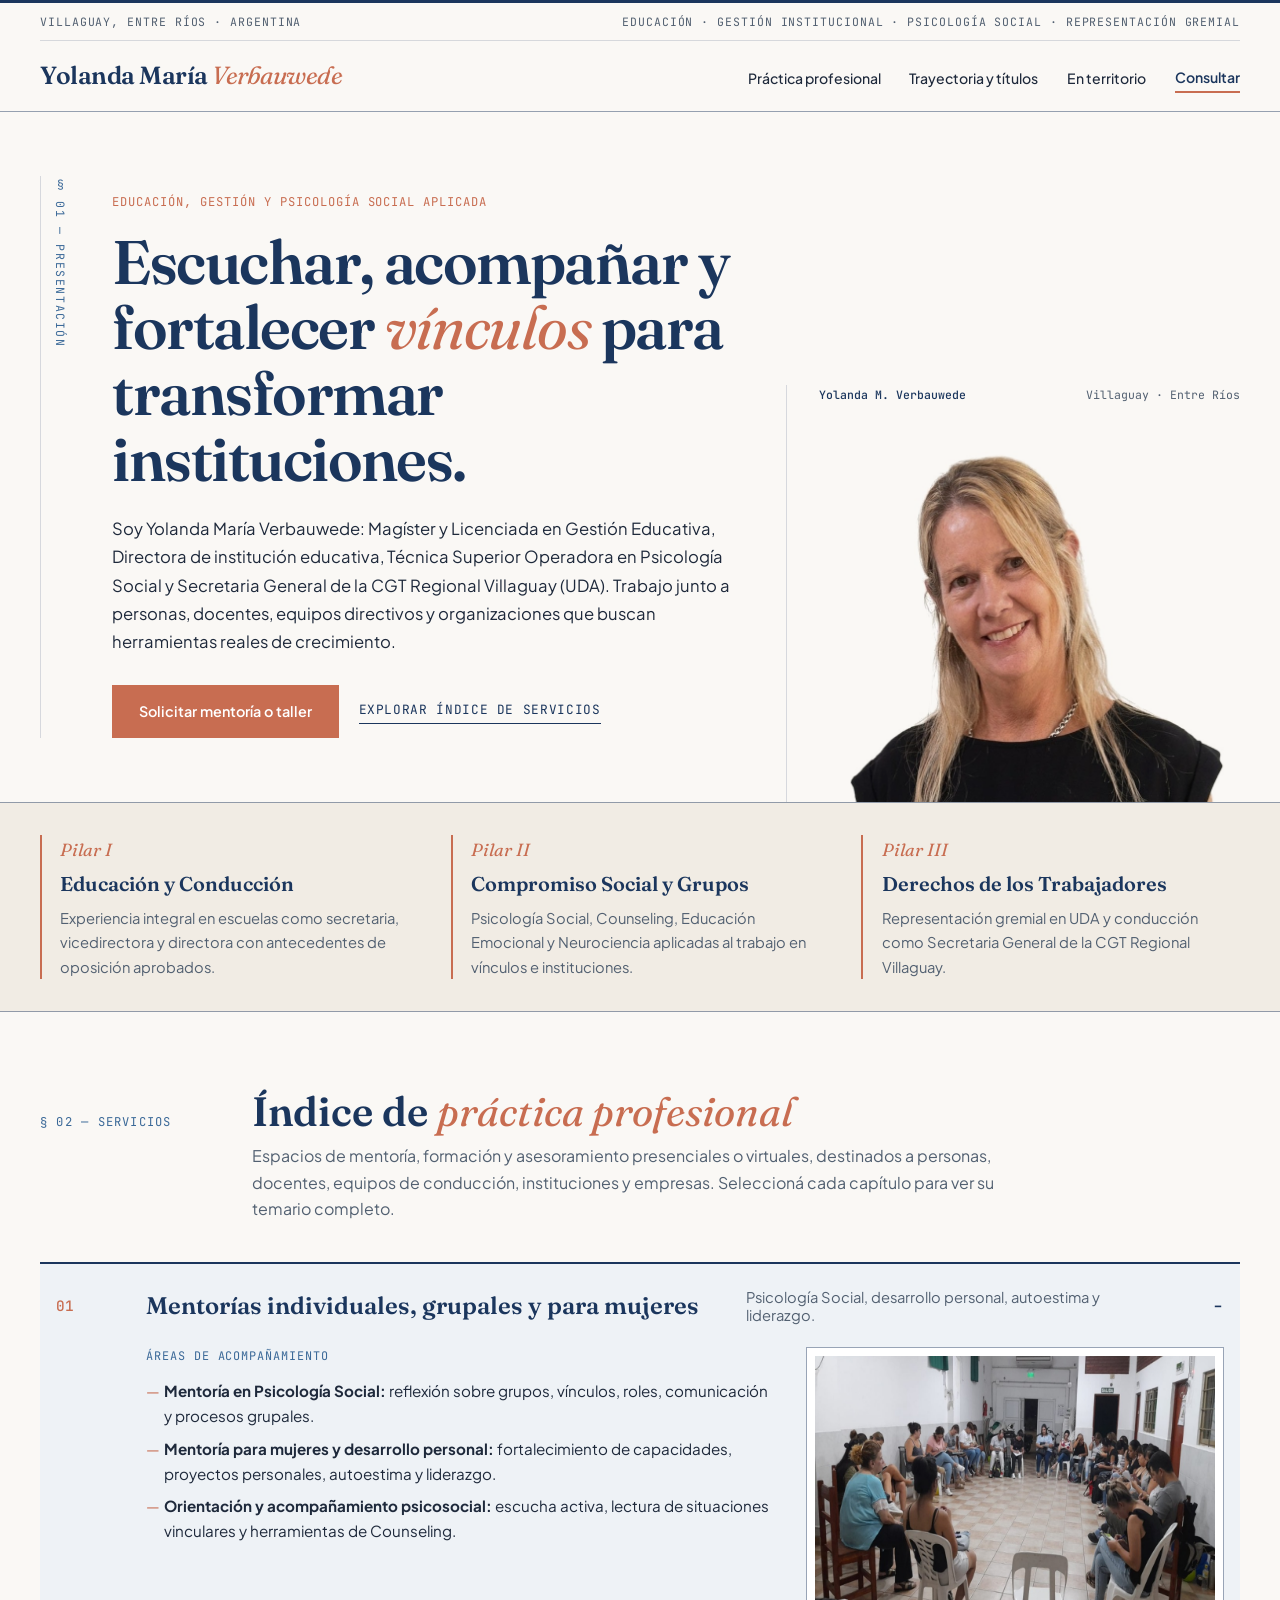
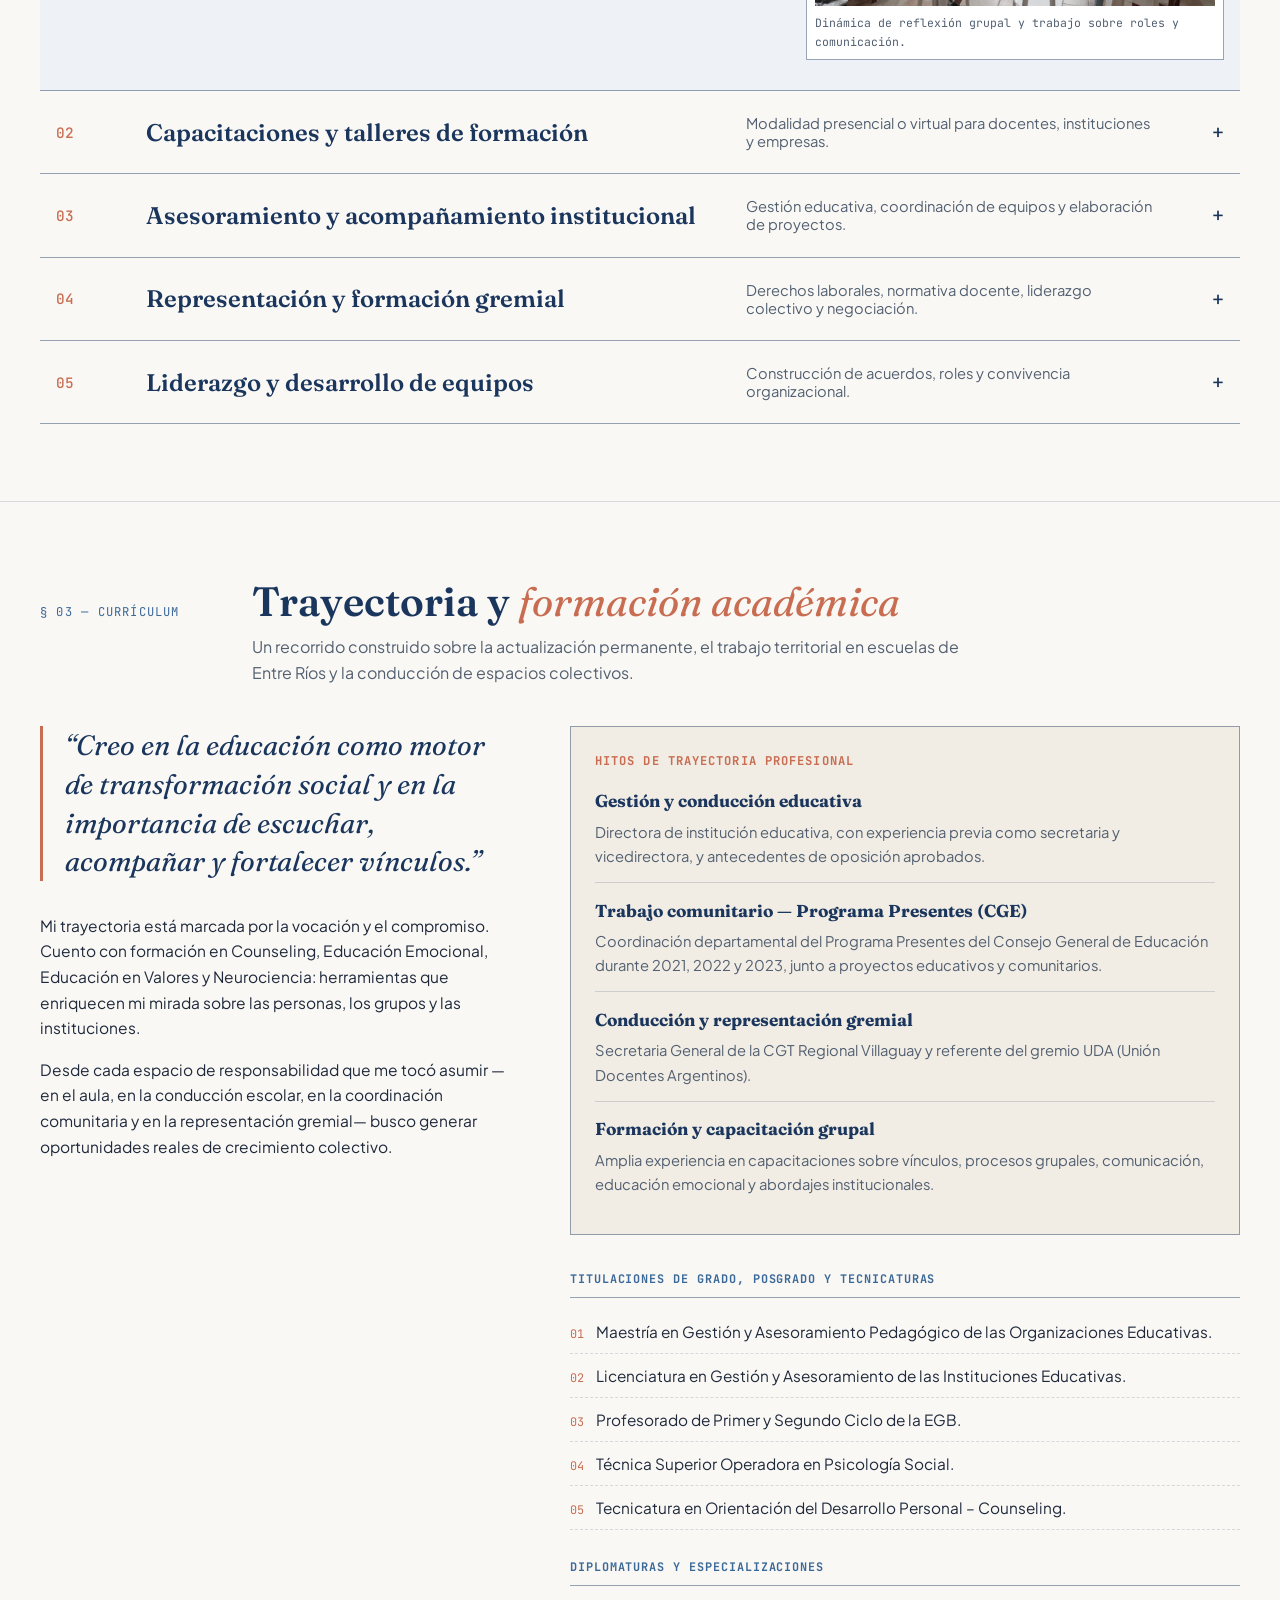
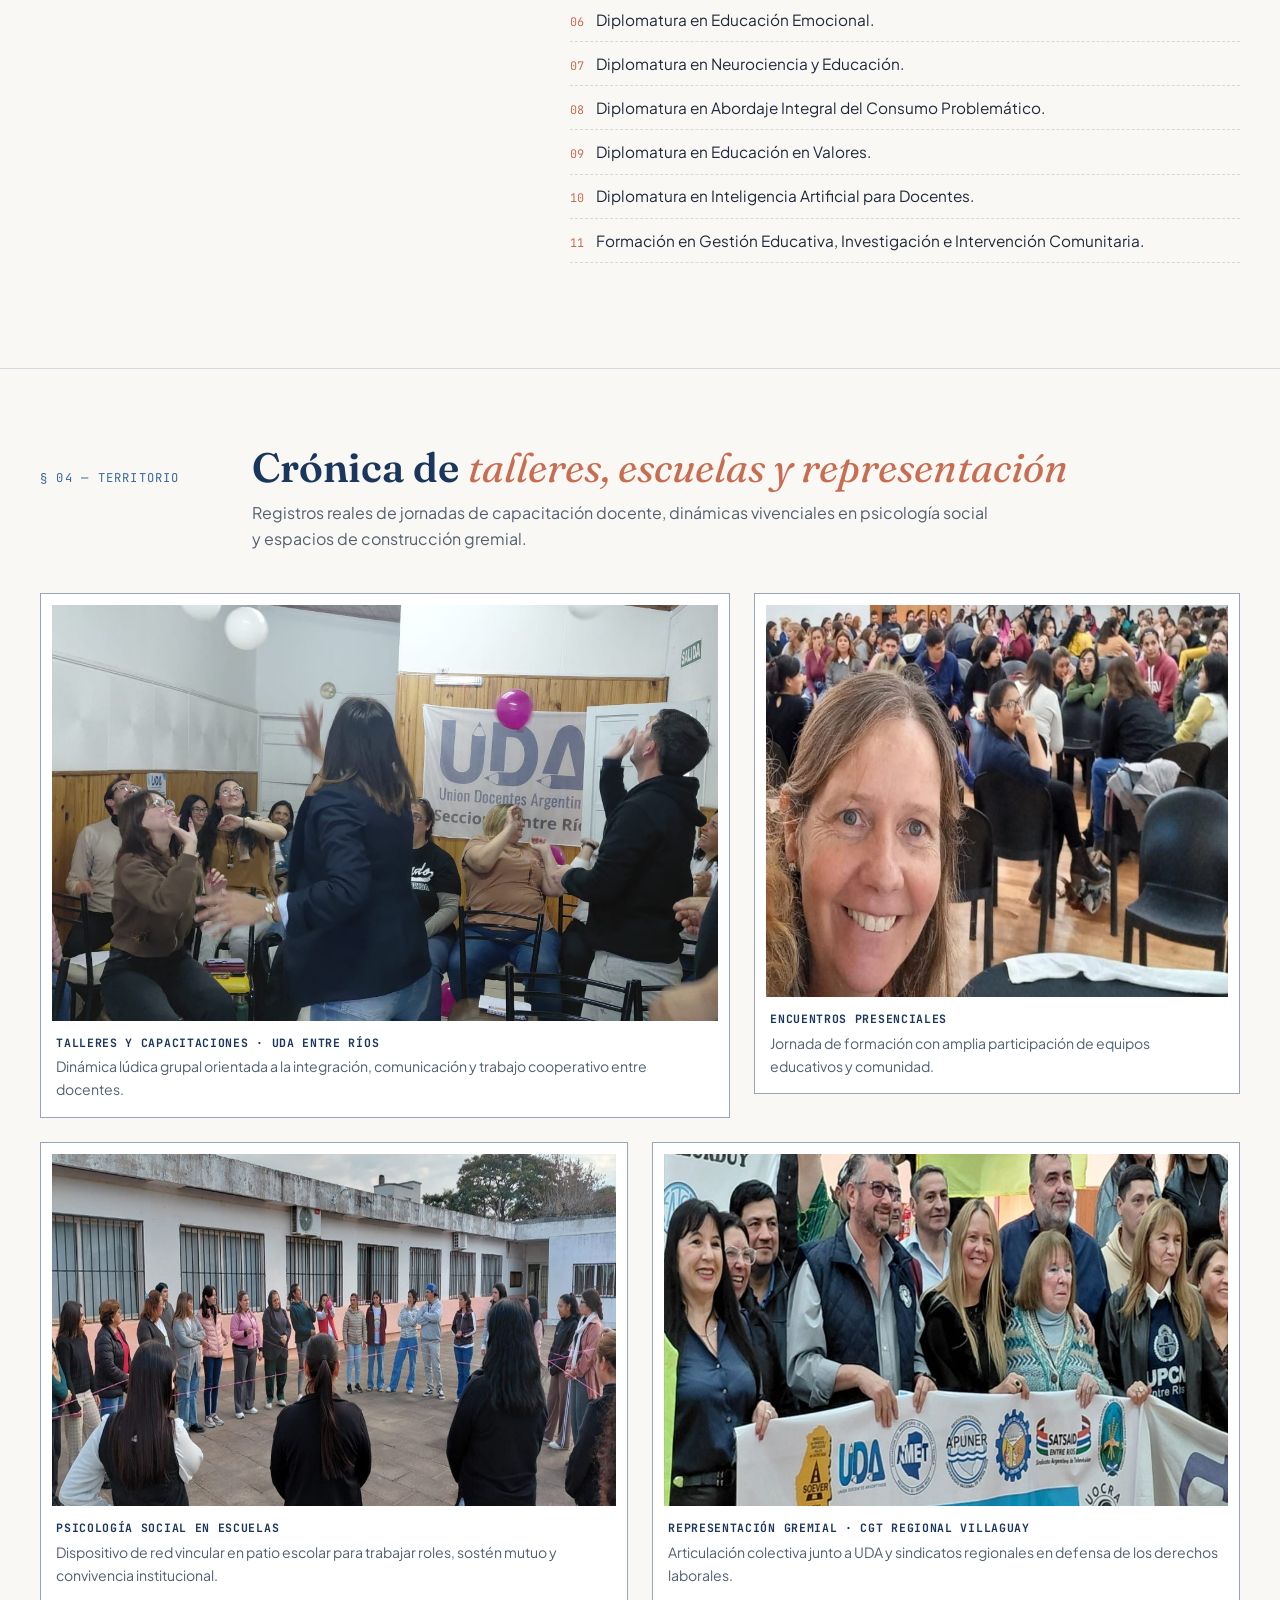
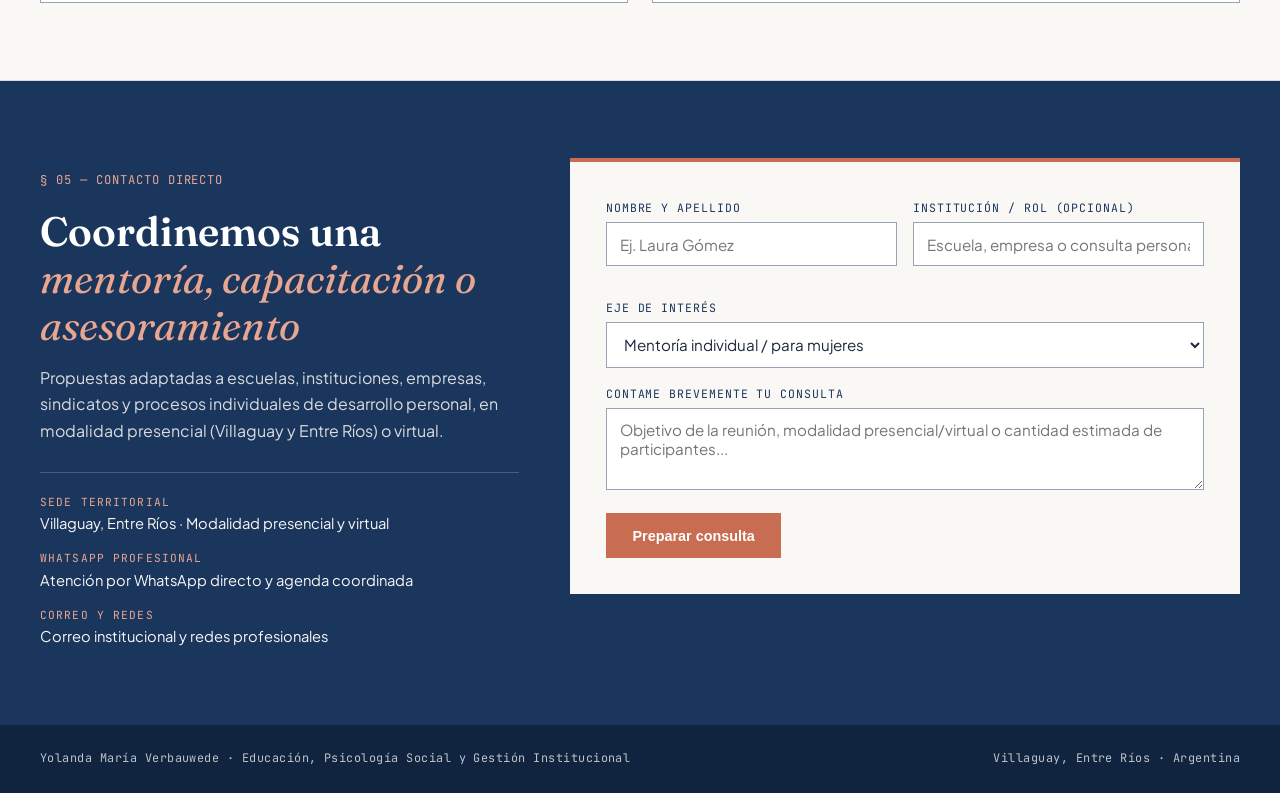
==== variante-a.html @ 44d88cf9 "Subir 5 propuestas de diseno web para Yolanda Maria Verbauwede" ====
<!DOCTYPE html>
<html lang="es">
<head>
  <meta charset="UTF-8" />
  <meta name="viewport" content="width=device-width, initial-scale=1.0" />
  <meta name="robots" content="noindex, nofollow" />
  <title>Yolanda María Verbauwede — Educación, Psicología Social y Gestión</title>
  <link rel="preconnect" href="https://fonts.googleapis.com" />
  <link rel="preconnect" href="https://fonts.gstatic.com" crossorigin />
  <link href="https://fonts.googleapis.com/css2?family=Fraunces:ital,opsz,wght@0,9..144,400;0,9..144,600;1,9..144,400;1,9..144,600&family=JetBrains+Mono:wght@400;500&family=Plus+Jakarta+Sans:wght@400;500;600&display=swap" rel="stylesheet" />
  <script>document.documentElement.classList.add('js-motion');</script>
  <link rel="stylesheet" href="assets/editorial-motion.css" />
  <style>
    :root {
      --navy: #1B365D;
      --navy-deep: #10233F;
      --slate-blue: #3B6998;
      --terracotta: #C86D51;
      --terracotta-hover: #B35A3E;
      --ivory: #FAF8F5;
      --sand: #F1ECE4;
      --mist: #EEF2F6;
      --ink: #1E293B;
      --ink-muted: #526071;
      --rule: rgba(27, 54, 93, 0.16);
      --rule-strong: rgba(27, 54, 93, 0.45);
      --font-display: 'Fraunces', Georgia, serif;
      --font-sans: 'Plus Jakarta Sans', system-ui, sans-serif;
      --font-mono: 'JetBrains Mono', monospace;
    }

    *, *::before, *::after {
      box-sizing: border-box;
    }

    html {
      scroll-behavior: smooth;
      background-color: var(--ivory);
      color: var(--ink);
    }

    body {
      margin: 0;
      font-family: var(--font-sans);
      font-size: 16px;
      line-height: 1.65;
      background-color: var(--ivory);
      color: var(--ink);
      -webkit-font-smoothing: antialiased;
      overflow-x: hidden;
    }

    img {
      display: block;
      max-width: 100%;
    }

    a {
      color: inherit;
      text-decoration: none;
    }

    .container {
      width: min(1200px, 100% - 2.5rem);
      margin-inline: auto;
    }

    /* Masthead Editorial */
    .masthead {
      position: sticky;
      top: 0;
      z-index: 40;
      background-color: rgba(250, 248, 245, 0.96);
      backdrop-filter: blur(6px);
      border-top: 3px solid var(--navy);
    }

    .masthead::after {
      content: "";
      display: block;
      height: 1px;
      background-color: var(--rule-strong);
      margin-top: 3px;
    }

    .masthead-top {
      display: flex;
      justify-content: space-between;
      align-items: center;
      padding: 0.55rem 0;
      border-bottom: 1px solid var(--rule);
      font-family: var(--font-mono);
      font-size: 0.72rem;
      letter-spacing: 0.08em;
      text-transform: uppercase;
      color: var(--ink-muted);
    }

    .masthead-main {
      display: flex;
      justify-content: space-between;
      align-items: baseline;
      gap: 1.5rem;
      padding: 0.9rem 0 0.75rem;
    }

    .brand-mark {
      font-family: var(--font-display);
      font-size: clamp(1.2rem, 2vw, 1.55rem);
      font-weight: 600;
      letter-spacing: -0.02em;
      color: var(--navy);
    }

    .brand-mark span {
      font-style: italic;
      font-weight: 400;
      color: var(--terracotta);
    }

    .nav-links {
      display: flex;
      align-items: center;
      gap: 1.8rem;
      font-size: 0.88rem;
      font-weight: 500;
      color: var(--ink);
    }

    .nav-links a {
      position: relative;
      padding-bottom: 2px;
      transition: color 0.2s ease;
    }

    .nav-links a:hover {
      color: var(--terracotta);
    }

    .nav-links .nav-cta {
      color: var(--navy);
      font-weight: 600;
      border-bottom: 2px solid var(--terracotta);
    }

    .nav-links .nav-cta:hover {
      color: var(--terracotta);
    }

    .menu-toggle {
      display: none;
      background: none;
      border: 1px solid var(--rule-strong);
      color: var(--navy);
      padding: 0.35rem 0.7rem;
      font-family: var(--font-mono);
      font-size: 0.75rem;
      text-transform: uppercase;
      cursor: pointer;
    }

    /* Hero Asimétrico Estilo Pliego */
    .hero-section {
      padding: clamp(2.5rem, 5vw, 4.5rem) 0 0;
    }

    .hero-folio {
      display: grid;
      grid-template-columns: 34px minmax(0, 7fr) minmax(0, 5fr);
      gap: clamp(1.5rem, 3vw, 3rem);
      align-items: end;
      padding-bottom: 0;
    }

    .marginal-note {
      writing-mode: vertical-rl;
      transform: rotate(180deg);
      font-family: var(--font-mono);
      font-size: 0.72rem;
      letter-spacing: 0.14em;
      text-transform: uppercase;
      color: var(--slate-blue);
      border-left: 1px solid var(--rule);
      padding-left: 0.6rem;
      margin-bottom: clamp(2.5rem, 5vw, 4rem);
      justify-self: start;
      align-self: stretch;
      display: flex;
      align-items: flex-end;
    }

    .hero-copy {
      padding-top: 0.25rem;
      padding-bottom: clamp(2.5rem, 5vw, 4rem);
      align-self: start;
    }

    .kicker {
      font-family: var(--font-mono);
      font-size: 0.76rem;
      letter-spacing: 0.08em;
      text-transform: uppercase;
      color: var(--terracotta);
      margin-bottom: 1.1rem;
    }

    .hero-title {
      font-family: var(--font-display);
      font-size: clamp(2.35rem, 4.8vw, 4.1rem);
      font-weight: 600;
      line-height: 1.07;
      letter-spacing: -0.025em;
      color: var(--navy);
      margin: 0 0 1.4rem;
    }

    .hero-title em {
      font-style: italic;
      font-weight: 400;
      color: var(--terracotta);
    }

    .hero-lead {
      font-size: clamp(1.02rem, 1.3vw, 1.16rem);
      line-height: 1.7;
      color: var(--ink);
      max-width: 58ch;
      margin: 0 0 1.8rem;
    }

    .hero-actions {
      display: flex;
      flex-wrap: wrap;
      align-items: center;
      gap: 1.25rem;
    }

    .btn-editorial {
      display: inline-block;
      background-color: var(--terracotta);
      color: #FFFFFF;
      font-size: 0.9rem;
      font-weight: 600;
      padding: 0.85rem 1.6rem;
      border: 1px solid var(--terracotta);
      transition: background-color 0.2s ease, transform 0.2s ease;
    }

    .btn-editorial:hover {
      background-color: var(--terracotta-hover);
      transform: translateY(-1px);
    }

    .btn-link-subtle {
      font-family: var(--font-mono);
      font-size: 0.8rem;
      letter-spacing: 0.05em;
      text-transform: uppercase;
      color: var(--navy);
      border-bottom: 1px solid var(--navy);
      padding-bottom: 3px;
      transition: color 0.2s ease, border-color 0.2s ease;
    }

    .btn-link-subtle:hover {
      color: var(--terracotta);
      border-color: var(--terracotta);
    }

    /* Retrato integrado sobre papel sin recuadros */
    .portrait-editorial {
      border-left: 1px solid var(--rule);
      padding-left: clamp(1rem, 2.5vw, 2rem);
      display: flex;
      flex-direction: column;
      justify-content: flex-end;
      align-self: end;
    }

    .portrait-meta-top {
      display: flex;
      justify-content: space-between;
      align-items: baseline;
      gap: 0.75rem;
      font-family: var(--font-mono);
      font-size: 0.72rem;
      color: var(--ink-muted);
      margin-bottom: 0.5rem;
    }

    .portrait-meta-top strong {
      color: var(--navy);
      font-weight: 500;
    }

    .portrait-editorial img {
      width: 100%;
      max-width: 440px;
      height: auto;
      margin-inline: auto;
      mix-blend-mode: multiply;
    }

    /* Colofón 3 Pilares */
    .colophon-band {
      background-color: var(--sand);
      border-top: 1px solid var(--rule-strong);
      border-bottom: 1px solid var(--rule-strong);
      padding: 2rem 0;
    }

    .pillars-grid {
      display: grid;
      grid-template-columns: repeat(3, minmax(0, 1fr));
      gap: 2rem;
    }

    .pillar-item {
      border-left: 2px solid var(--terracotta);
      padding-left: 1.15rem;
    }

    .pillar-roman {
      font-family: var(--font-display);
      font-style: italic;
      font-size: 1.1rem;
      color: var(--terracotta);
      margin-bottom: 0.2rem;
    }

    .pillar-title {
      font-family: var(--font-display);
      font-size: 1.25rem;
      font-weight: 600;
      color: var(--navy);
      margin: 0 0 0.35rem;
    }

    .pillar-text {
      font-size: 0.92rem;
      color: var(--ink-muted);
      margin: 0;
    }

    /* Encabezados de sección */
    .section-block {
      padding: clamp(3.2rem, 6vw, 5.2rem) 0;
      border-bottom: 1px solid var(--rule);
    }

    .section-header {
      display: grid;
      grid-template-columns: 180px minmax(0, 1fr);
      gap: 2rem;
      align-items: baseline;
      margin-bottom: 2.5rem;
    }

    .section-index {
      font-family: var(--font-mono);
      font-size: 0.76rem;
      letter-spacing: 0.1em;
      text-transform: uppercase;
      color: var(--slate-blue);
    }

    .section-title {
      font-family: var(--font-display);
      font-size: clamp(1.85rem, 3.2vw, 2.75rem);
      font-weight: 600;
      line-height: 1.12;
      color: var(--navy);
      margin: 0 0 0.55rem;
    }

    .section-title em {
      font-style: italic;
      font-weight: 400;
      color: var(--terracotta);
    }

    .section-intro {
      color: var(--ink-muted);
      max-width: 62ch;
      margin: 0;
    }

    /* Índice de Práctica Profesional (Acordeón Editorial) */
    .practice-index {
      border-top: 2px solid var(--navy);
    }

    .chapter-row {
      border-bottom: 1px solid var(--rule-strong);
      transition: background-color 0.2s ease;
    }

    .chapter-row.is-open {
      background-color: var(--mist);
    }

    .chapter-trigger {
      width: 100%;
      background: none;
      border: none;
      text-align: left;
      padding: 1.45rem 1rem;
      display: grid;
      grid-template-columns: 70px minmax(0, 1.4fr) minmax(0, 1fr) 44px;
      gap: 1.25rem;
      align-items: center;
      cursor: pointer;
      color: inherit;
      font-family: inherit;
    }

    .chapter-trigger:hover .chapter-name {
      color: var(--terracotta);
    }

    .chapter-num {
      font-family: var(--font-mono);
      font-size: 0.9rem;
      color: var(--terracotta);
      font-weight: 500;
    }

    .chapter-name {
      font-family: var(--font-display);
      font-size: clamp(1.2rem, 1.9vw, 1.5rem);
      font-weight: 600;
      color: var(--navy);
      transition: color 0.2s ease;
    }

    .chapter-summary {
      font-size: 0.92rem;
      color: var(--ink-muted);
    }

    .chapter-toggle-sign {
      font-family: var(--font-mono);
      font-size: 1.25rem;
      color: var(--navy);
      text-align: right;
    }

    .chapter-panel {
      display: none;
      padding: 0 1rem 1.85rem calc(70px + 2.25rem);
    }

    .chapter-row.is-open .chapter-panel {
      display: grid;
      grid-template-columns: minmax(0, 1.2fr) minmax(0, 0.8fr);
      gap: 2rem;
      align-items: start;
    }

    .chapter-list-title {
      font-family: var(--font-mono);
      font-size: 0.74rem;
      letter-spacing: 0.08em;
      text-transform: uppercase;
      color: var(--slate-blue);
      margin: 0 0 0.75rem;
    }

    .editorial-bullets {
      list-style: none;
      padding: 0;
      margin: 0;
      display: grid;
      gap: 0.45rem;
    }

    .editorial-bullets li {
      position: relative;
      padding-left: 1.15rem;
      font-size: 0.95rem;
      color: var(--ink);
    }

    .editorial-bullets li::before {
      content: "—";
      position: absolute;
      left: 0;
      color: var(--terracotta);
    }

    .chapter-figure {
      margin: 0;
      border: 1px solid var(--rule-strong);
      background-color: #FFFFFF;
      padding: 0.5rem;
    }

    .chapter-figure img {
      width: 100%;
      aspect-ratio: 16 / 10;
      object-fit: cover;
    }

    .chapter-figure figcaption {
      padding-top: 0.45rem;
      font-family: var(--font-mono);
      font-size: 0.72rem;
      color: var(--ink-muted);
    }

    /* Pliego Curricular: Trayectoria y Formación */
    .curriculum-grid {
      display: grid;
      grid-template-columns: minmax(0, 5fr) minmax(0, 7fr);
      gap: clamp(2rem, 4vw, 4rem);
      align-items: start;
    }

    .sticky-column {
      position: sticky;
      top: 7.5rem;
    }

    .pullquote {
      font-family: var(--font-display);
      font-style: italic;
      font-size: clamp(1.35rem, 2.2vw, 1.75rem);
      line-height: 1.38;
      color: var(--navy);
      border-left: 3px solid var(--terracotta);
      padding-left: 1.4rem;
      margin: 0 0 2rem;
    }

    .bio-prose p {
      margin: 0 0 1rem;
      color: var(--ink);
      font-size: 0.97rem;
    }

    .milestone-box {
      background-color: var(--sand);
      border: 1px solid var(--rule-strong);
      padding: 1.5rem;
      margin-bottom: 2.2rem;
    }

    .milestone-box h3 {
      font-family: var(--font-mono);
      font-size: 0.76rem;
      letter-spacing: 0.09em;
      text-transform: uppercase;
      color: var(--terracotta);
      margin: 0 0 1rem;
    }

    .milestone-item {
      padding: 0.85rem 0;
      border-top: 1px solid var(--rule);
    }

    .milestone-item:first-of-type {
      border-top: none;
      padding-top: 0;
    }

    .milestone-item strong {
      display: block;
      font-family: var(--font-display);
      font-size: 1.08rem;
      color: var(--navy);
      margin-bottom: 0.25rem;
    }

    .milestone-item p {
      margin: 0;
      font-size: 0.92rem;
      color: var(--ink-muted);
    }

    .degrees-group {
      margin-bottom: 1.75rem;
    }

    .degrees-group h4 {
      font-family: var(--font-mono);
      font-size: 0.74rem;
      letter-spacing: 0.08em;
      text-transform: uppercase;
      color: var(--slate-blue);
      border-bottom: 1px solid var(--rule-strong);
      padding-bottom: 0.45rem;
      margin: 0 0 0.75rem;
    }

    .degree-list {
      list-style: none;
      padding: 0;
      margin: 0;
    }

    .degree-list li {
      padding: 0.55rem 0;
      border-bottom: 1px dashed var(--rule);
      font-size: 0.96rem;
      color: var(--ink);
      display: flex;
      gap: 0.75rem;
      align-items: baseline;
    }

    .degree-list li span {
      font-family: var(--font-mono);
      font-size: 0.74rem;
      color: var(--terracotta);
      flex-shrink: 0;
    }

    /* Crónica de Territorio (Ensayo Fotográfico Asimétrico) */
    .chronicle-layout {
      display: grid;
      grid-template-columns: repeat(12, minmax(0, 1fr));
      gap: 1.5rem;
      align-items: start;
    }

    .photo-card {
      margin: 0;
      background-color: #FFFFFF;
      border: 1px solid var(--rule-strong);
      padding: 0.7rem;
    }

    .photo-card img {
      width: 100%;
      object-fit: cover;
    }

    .photo-card figcaption {
      padding: 0.75rem 0.25rem 0.25rem;
      font-size: 0.88rem;
      color: var(--ink-muted);
    }

    .photo-card figcaption strong {
      display: block;
      font-family: var(--font-mono);
      font-size: 0.72rem;
      letter-spacing: 0.06em;
      text-transform: uppercase;
      color: var(--navy);
      margin-bottom: 0.2rem;
    }

    .photo-wide {
      grid-column: span 7;
    }

    .photo-wide img {
      aspect-ratio: 16 / 10;
    }

    .photo-tall {
      grid-column: span 5;
    }

    .photo-tall img {
      aspect-ratio: 4 / 3.4;
      object-position: center 84%;
    }

    .photo-half-a {
      grid-column: span 6;
    }

    .photo-half-a img {
      aspect-ratio: 16 / 10;
    }

    .photo-half-b {
      grid-column: span 6;
    }

    .photo-half-b img {
      aspect-ratio: 16 / 10;
      object-position: center 20%;
    }

    /* Sección Contacto Editorial */
    .contact-section {
      background-color: var(--navy);
      color: var(--ivory);
      padding: clamp(3.5rem, 6vw, 5.2rem) 0;
    }

    .contact-grid {
      display: grid;
      grid-template-columns: minmax(0, 5fr) minmax(0, 7fr);
      gap: clamp(2rem, 4vw, 4rem);
      align-items: start;
    }

    .contact-title {
      font-family: var(--font-display);
      font-size: clamp(1.9rem, 3.2vw, 2.75rem);
      font-weight: 600;
      line-height: 1.15;
      color: #FFFFFF;
      margin: 0.4rem 0 1rem;
    }

    .contact-title em {
      font-style: italic;
      font-weight: 400;
      color: #E8A690;
    }

    .contact-meta {
      margin-top: 1.75rem;
      border-top: 1px solid rgba(255, 255, 255, 0.2);
      padding-top: 1.25rem;
      display: grid;
      gap: 0.85rem;
      font-size: 0.92rem;
    }

    .contact-meta div span {
      display: block;
      font-family: var(--font-mono);
      font-size: 0.7rem;
      letter-spacing: 0.1em;
      text-transform: uppercase;
      color: #E8A690;
    }

    .contact-form {
      background-color: var(--ivory);
      color: var(--ink);
      padding: clamp(1.5rem, 3vw, 2.25rem);
      border-top: 4px solid var(--terracotta);
    }

    .form-row {
      display: grid;
      grid-template-columns: repeat(2, minmax(0, 1fr));
      gap: 1rem;
      margin-bottom: 1rem;
      align-items: end;
    }

    .field {
      margin-bottom: 1rem;
    }

    .field label {
      display: block;
      font-family: var(--font-mono);
      font-size: 0.72rem;
      letter-spacing: 0.08em;
      text-transform: uppercase;
      color: var(--navy);
      margin-bottom: 0.35rem;
    }

    .field input,
    .field select,
    .field textarea {
      width: 100%;
      font-family: var(--font-sans);
      font-size: 0.95rem;
      padding: 0.7rem 0.8rem;
      border: 1px solid var(--rule-strong);
      background-color: #FFFFFF;
      color: var(--ink);
      border-radius: 0;
    }

    .field input:focus,
    .field select:focus,
    .field textarea:focus {
      outline: 2px solid var(--terracotta);
      border-color: var(--terracotta);
    }

    .form-feedback {
      display: none;
      margin-top: 1rem;
      padding: 0.9rem 1rem;
      background-color: var(--mist);
      border-left: 3px solid var(--navy);
      font-size: 0.9rem;
    }

    .site-footer {
      background-color: var(--navy-deep);
      color: rgba(250, 248, 245, 0.75);
      padding: 1.5rem 0;
      font-family: var(--font-mono);
      font-size: 0.74rem;
      letter-spacing: 0.04em;
    }

    .footer-inner {
      display: flex;
      justify-content: space-between;
      flex-wrap: wrap;
      gap: 1rem;
    }

    @media (max-width: 960px) {
      .hero-folio {
        grid-template-columns: minmax(0, 1fr);
      }
      .hero-copy {
        padding-bottom: 1.5rem;
      }
      .marginal-note {
        writing-mode: horizontal-tb;
        transform: none;
        border-left: none;
        border-bottom: 1px solid var(--rule);
        padding-left: 0;
        padding-bottom: 0.45rem;
        margin-bottom: 0;
      }
      .portrait-editorial {
        border-left: none;
        border-top: 1px solid var(--rule);
        padding-left: 0;
        padding-top: 1.25rem;
      }
      .pillars-grid,
      .curriculum-grid,
      .contact-grid,
      .section-header {
        grid-template-columns: minmax(0, 1fr);
      }
      .sticky-column {
        position: static;
      }
      .chapter-trigger {
        grid-template-columns: 50px minmax(0, 1fr) 30px;
      }
      .chapter-summary {
        display: none;
      }
      .chapter-panel {
        padding-left: 1rem;
      }
      .chapter-row.is-open .chapter-panel {
        grid-template-columns: minmax(0, 1fr);
      }
      .photo-wide, .photo-tall, .photo-half-a, .photo-half-b {
        grid-column: span 12;
      }
    }

    @media (max-width: 720px) {
      .menu-toggle {
        display: inline-block;
      }
      .nav-links {
        display: none;
        position: absolute;
        top: 100%;
        left: 0;
        right: 0;
        background-color: var(--ivory);
        border-bottom: 2px solid var(--navy);
        padding: 1rem 1.25rem;
        flex-direction: column;
        align-items: flex-start;
        gap: 0.9rem;
      }
      .nav-links.is-visible {
        display: flex;
      }
      .form-row {
        grid-template-columns: minmax(0, 1fr);
      }
    }
  </style>
</head>
<body>
  <header class="masthead">
    <div class="container">
      <div class="masthead-top">
        <span>Villaguay, Entre Ríos · Argentina</span>
        <span>Educación · Gestión Institucional · Psicología Social · Representación Gremial</span>
      </div>
      <div class="masthead-main">
        <a href="#inicio" class="brand-mark">Yolanda María <span>Verbauwede</span></a>
        <button class="menu-toggle" id="menuToggle" type="button" aria-expanded="false">Menú</button>
        <nav class="nav-links" id="navLinks" aria-label="Navegación principal">
          <a href="#practica">Práctica profesional</a>
          <a href="#trayectoria">Trayectoria y títulos</a>
          <a href="#territorio">En territorio</a>
          <a href="#contacto" class="nav-cta">Consultar</a>
        </nav>
      </div>
    </div>
  </header>

  <main id="inicio">
    <!-- Hero Pliego Editorial -->
    <section class="hero-section">
      <div class="container">
        <div class="hero-folio">
          <div class="marginal-note">§ 01 — Presentación</div>

          <div class="hero-copy">
            <p class="kicker">Educación, gestión y psicología social aplicada</p>
            <h1 class="hero-title">
              Escuchar, acompañar y fortalecer <em>vínculos</em> para transformar instituciones.
            </h1>
            <p class="hero-lead">
              Soy Yolanda María Verbauwede: Magíster y Licenciada en Gestión Educativa, Directora de institución educativa, Técnica Superior Operadora en Psicología Social y Secretaria General de la CGT Regional Villaguay (UDA). Trabajo junto a personas, docentes, equipos directivos y organizaciones que buscan herramientas reales de crecimiento.
            </p>
            <div class="hero-actions">
              <a href="#contacto" class="btn-editorial">Solicitar mentoría o taller</a>
              <a href="#practica" class="btn-link-subtle">Explorar índice de servicios</a>
            </div>
          </div>

          <div class="portrait-editorial">
            <div class="portrait-meta-top">
              <strong>Yolanda M. Verbauwede</strong>
              <span>Villaguay · Entre Ríos</span>
            </div>
            <img src="assets/retrato-papel.jpg" alt="Retrato profesional de Yolanda María Verbauwede" />
          </div>
        </div>
      </div>

      <div class="colophon-band">
        <div class="container">
          <div class="pillars-grid">
            <article class="pillar-item">
              <div class="pillar-roman">Pilar I</div>
              <h2 class="pillar-title">Educación y Conducción</h2>
              <p class="pillar-text">Experiencia integral en escuelas como secretaria, vicedirectora y directora con antecedentes de oposición aprobados.</p>
            </article>
            <article class="pillar-item">
              <div class="pillar-roman">Pilar II</div>
              <h2 class="pillar-title">Compromiso Social y Grupos</h2>
              <p class="pillar-text">Psicología Social, Counseling, Educación Emocional y Neurociencia aplicadas al trabajo en vínculos e instituciones.</p>
            </article>
            <article class="pillar-item">
              <div class="pillar-roman">Pilar III</div>
              <h2 class="pillar-title">Derechos de los Trabajadores</h2>
              <p class="pillar-text">Representación gremial en UDA y conducción como Secretaria General de la CGT Regional Villaguay.</p>
            </article>
          </div>
        </div>
      </div>
    </section>

    <!-- Servicios como Índice Interactivo -->
    <section id="practica" class="section-block">
      <div class="container">
        <div class="section-header">
          <div class="section-index">§ 02 — Servicios</div>
          <div>
            <h2 class="section-title">Índice de <em>práctica profesional</em></h2>
            <p class="section-intro">
              Espacios de mentoría, formación y asesoramiento presenciales o virtuales, destinados a personas, docentes, equipos de conducción, instituciones y empresas. Seleccioná cada capítulo para ver su temario completo.
            </p>
          </div>
        </div>

        <div class="practice-index" id="practiceIndex">
          <div class="chapter-row is-open">
            <button class="chapter-trigger" type="button" aria-expanded="true">
              <span class="chapter-num">01</span>
              <span class="chapter-name">Mentorías individuales, grupales y para mujeres</span>
              <span class="chapter-summary">Psicología Social, desarrollo personal, autoestima y liderazgo.</span>
              <span class="chapter-toggle-sign">−</span>
            </button>
            <div class="chapter-panel">
              <div>
                <p class="chapter-list-title">Áreas de acompañamiento</p>
                <ul class="editorial-bullets">
                  <li><strong>Mentoría en Psicología Social:</strong> reflexión sobre grupos, vínculos, roles, comunicación y procesos grupales.</li>
                  <li><strong>Mentoría para mujeres y desarrollo personal:</strong> fortalecimiento de capacidades, proyectos personales, autoestima y liderazgo.</li>
                  <li><strong>Orientación y acompañamiento psicosocial:</strong> escucha activa, lectura de situaciones vinculares y herramientas de Counseling.</li>
                </ul>
              </div>
              <figure class="chapter-figure">
                <img src="assets/ronda-trabajo.jpg" alt="Ronda de reflexión y trabajo grupal" />
                <figcaption>Dinámica de reflexión grupal y trabajo sobre roles y comunicación.</figcaption>
              </figure>
            </div>
          </div>

          <div class="chapter-row">
            <button class="chapter-trigger" type="button" aria-expanded="false">
              <span class="chapter-num">02</span>
              <span class="chapter-name">Capacitaciones y talleres de formación</span>
              <span class="chapter-summary">Modalidad presencial o virtual para docentes, instituciones y empresas.</span>
              <span class="chapter-toggle-sign">+</span>
            </button>
            <div class="chapter-panel">
              <div>
                <p class="chapter-list-title">Temario disponible</p>
                <ul class="editorial-bullets">
                  <li>Cómo trabajar los grupos y los vínculos.</li>
                  <li>Liderazgo y trabajo en equipo.</li>
                  <li>Educación emocional y comunicación asertiva.</li>
                  <li>Comunicación y resolución de conflictos.</li>
                  <li>Gestión y administración educativa.</li>
                  <li>SAGE y licencias docentes.</li>
                  <li>Psicología Social aplicada a las instituciones y empresas.</li>
                  <li>Inteligencia Artificial aplicada a la educación.</li>
                </ul>
              </div>
              <figure class="chapter-figure">
                <img src="assets/taller-uda.png" alt="Taller participativo en sede UDA Entre Ríos" />
                <figcaption>Taller vivencial sobre dinámica de grupos en UDA Entre Ríos.</figcaption>
              </figure>
            </div>
          </div>

          <div class="chapter-row">
            <button class="chapter-trigger" type="button" aria-expanded="false">
              <span class="chapter-num">03</span>
              <span class="chapter-name">Asesoramiento y acompañamiento institucional</span>
              <span class="chapter-summary">Gestión educativa, coordinación de equipos y elaboración de proyectos.</span>
              <span class="chapter-toggle-sign">+</span>
            </button>
            <div class="chapter-panel">
              <div>
                <p class="chapter-list-title">Líneas de intervención</p>
                <ul class="editorial-bullets">
                  <li>Asesoramiento en gestión educativa y conducción escolar.</li>
                  <li>Organización y coordinación de equipos de trabajo.</li>
                  <li>Fortalecimiento de vínculos institucionales y convivencia.</li>
                  <li>Abordaje de comunicación interna y resolución de conflictos.</li>
                  <li>Elaboración y acompañamiento de proyectos educativos y empresariales.</li>
                </ul>
              </div>
              <figure class="chapter-figure">
                <img src="assets/auditorio-jornada.jpg" alt="Jornada de capacitación institucional" />
                <figcaption>Jornada de formación para equipos educativos e institucionales.</figcaption>
              </figure>
            </div>
          </div>

          <div class="chapter-row">
            <button class="chapter-trigger" type="button" aria-expanded="false">
              <span class="chapter-num">04</span>
              <span class="chapter-name">Representación y formación gremial</span>
              <span class="chapter-summary">Derechos laborales, normativa docente, liderazgo colectivo y negociación.</span>
              <span class="chapter-toggle-sign">+</span>
            </button>
            <div class="chapter-panel">
              <div>
                <p class="chapter-list-title">Espacios de formación sindical</p>
                <ul class="editorial-bullets">
                  <li>Derechos y deberes de los trabajadores.</li>
                  <li>Legislación y normativa docente vigente.</li>
                  <li>Participación y organización gremial.</li>
                  <li>Liderazgo y representación colectiva.</li>
                  <li>Comunicación y negociación institucional.</li>
                </ul>
              </div>
              <figure class="chapter-figure">
                <img src="assets/cgt-institucional.jpg" alt="Encuentro institucional de la CGT Regional Villaguay" style="object-position: center 20%;" />
                <figcaption>Representación institucional junto a gremios de la CGT Regional Villaguay.</figcaption>
              </figure>
            </div>
          </div>

          <div class="chapter-row">
            <button class="chapter-trigger" type="button" aria-expanded="false">
              <span class="chapter-num">05</span>
              <span class="chapter-name">Liderazgo y desarrollo de equipos</span>
              <span class="chapter-summary">Construcción de acuerdos, roles y convivencia organizacional.</span>
              <span class="chapter-toggle-sign">+</span>
            </button>
            <div class="chapter-panel">
              <div>
                <p class="chapter-list-title">Enfoque operativo</p>
                <ul class="editorial-bullets">
                  <li>Diagnóstico vincular de equipos escolares, comunitarios y laborales.</li>
                  <li>Dispositivos vivenciales para transformar dinámicas de conflicto en acuerdos operativos.</li>
                  <li>Acompañamiento a conducciones y mandos medios en toma de decisiones.</li>
                </ul>
              </div>
              <figure class="chapter-figure">
                <img src="assets/red-vinculos-patio.jpg" alt="Dinámica grupal de red de vínculos" />
                <figcaption>Dinámica de red y construcción de vínculos en comunidad escolar.</figcaption>
              </figure>
            </div>
          </div>
        </div>
      </div>
    </section>

    <!-- Pliego Curricular -->
    <section id="trayectoria" class="section-block">
      <div class="container">
        <div class="section-header">
          <div class="section-index">§ 03 — Currículum</div>
          <div>
            <h2 class="section-title">Trayectoria y <em>formación académica</em></h2>
            <p class="section-intro">
              Un recorrido construido sobre la actualización permanente, el trabajo territorial en escuelas de Entre Ríos y la conducción de espacios colectivos.
            </p>
          </div>
        </div>

        <div class="curriculum-grid">
          <div class="sticky-column">
            <blockquote class="pullquote">
              “Creo en la educación como motor de transformación social y en la importancia de escuchar, acompañar y fortalecer vínculos.”
            </blockquote>
            <div class="bio-prose">
              <p>
                Mi trayectoria está marcada por la vocación y el compromiso. Cuento con formación en Counseling, Educación Emocional, Educación en Valores y Neurociencia: herramientas que enriquecen mi mirada sobre las personas, los grupos y las instituciones.
              </p>
              <p>
                Desde cada espacio de responsabilidad que me tocó asumir —en el aula, en la conducción escolar, en la coordinación comunitaria y en la representación gremial— busco generar oportunidades reales de crecimiento colectivo.
              </p>
            </div>
          </div>

          <div>
            <div class="milestone-box">
              <h3>Hitos de trayectoria profesional</h3>
              <div class="milestone-item">
                <strong>Gestión y conducción educativa</strong>
                <p>Directora de institución educativa, con experiencia previa como secretaria y vicedirectora, y antecedentes de oposición aprobados.</p>
              </div>
              <div class="milestone-item">
                <strong>Trabajo comunitario — Programa Presentes (CGE)</strong>
                <p>Coordinación departamental del Programa Presentes del Consejo General de Educación durante 2021, 2022 y 2023, junto a proyectos educativos y comunitarios.</p>
              </div>
              <div class="milestone-item">
                <strong>Conducción y representación gremial</strong>
                <p>Secretaria General de la CGT Regional Villaguay y referente del gremio UDA (Unión Docentes Argentinos).</p>
              </div>
              <div class="milestone-item">
                <strong>Formación y capacitación grupal</strong>
                <p>Amplia experiencia en capacitaciones sobre vínculos, procesos grupales, comunicación, educación emocional y abordajes institucionales.</p>
              </div>
            </div>

            <div class="degrees-group">
              <h4>Titulaciones de grado, posgrado y tecnicaturas</h4>
              <ol class="degree-list">
                <li><span>01</span> Maestría en Gestión y Asesoramiento Pedagógico de las Organizaciones Educativas.</li>
                <li><span>02</span> Licenciatura en Gestión y Asesoramiento de las Instituciones Educativas.</li>
                <li><span>03</span> Profesorado de Primer y Segundo Ciclo de la EGB.</li>
                <li><span>04</span> Técnica Superior Operadora en Psicología Social.</li>
                <li><span>05</span> Tecnicatura en Orientación del Desarrollo Personal – Counseling.</li>
              </ol>
            </div>

            <div class="degrees-group">
              <h4>Diplomaturas y especializaciones</h4>
              <ol class="degree-list">
                <li><span>06</span> Diplomatura en Educación Emocional.</li>
                <li><span>07</span> Diplomatura en Neurociencia y Educación.</li>
                <li><span>08</span> Diplomatura en Abordaje Integral del Consumo Problemático.</li>
                <li><span>09</span> Diplomatura en Educación en Valores.</li>
                <li><span>10</span> Diplomatura en Inteligencia Artificial para Docentes.</li>
                <li><span>11</span> Formación en Gestión Educativa, Investigación e Intervención Comunitaria.</li>
              </ol>
            </div>
          </div>
        </div>
      </div>
    </section>

    <!-- Crónica de Territorio -->
    <section id="territorio" class="section-block">
      <div class="container">
        <div class="section-header">
          <div class="section-index">§ 04 — Territorio</div>
          <div>
            <h2 class="section-title">Crónica de <em>talleres, escuelas y representación</em></h2>
            <p class="section-intro">
              Registros reales de jornadas de capacitación docente, dinámicas vivenciales en psicología social y espacios de construcción gremial.
            </p>
          </div>
        </div>

        <div class="chronicle-layout">
          <figure class="photo-card photo-wide">
            <img src="assets/taller-uda.png" alt="Dinámica participativa en sede de UDA Entre Ríos" />
            <figcaption>
              <strong>Talleres y capacitaciones · UDA Entre Ríos</strong>
              Dinámica lúdica grupal orientada a la integración, comunicación y trabajo cooperativo entre docentes.
            </figcaption>
          </figure>

          <figure class="photo-card photo-tall">
            <img src="assets/selfie-auditorio.jpg" alt="Yolanda junto a asistentes en auditorio completo" />
            <figcaption>
              <strong>Encuentros presenciales</strong>
              Jornada de formación con amplia participación de equipos educativos y comunidad.
            </figcaption>
          </figure>

          <figure class="photo-card photo-half-a">
            <img src="assets/red-vinculos-patio.jpg" alt="Dinámica de red de vínculos con hilo rosa en patio escolar" />
            <figcaption>
              <strong>Psicología social en escuelas</strong>
              Dispositivo de red vincular en patio escolar para trabajar roles, sostén mutuo y convivencia institucional.
            </figcaption>
          </figure>

          <figure class="photo-card photo-half-b">
            <img src="assets/cgt-institucional.jpg" alt="Encuentro con gremios de la CGT Regional Villaguay" />
            <figcaption>
              <strong>Representación gremial · CGT Regional Villaguay</strong>
              Articulación colectiva junto a UDA y sindicatos regionales en defensa de los derechos laborales.
            </figcaption>
          </figure>
        </div>
      </div>
    </section>

    <!-- Contacto -->
    <section id="contacto" class="contact-section">
      <div class="container">
        <div class="contact-grid">
          <div>
            <p class="kicker" style="color: #E8A690;">§ 05 — Contacto directo</p>
            <h2 class="contact-title">Coordinemos una <em>mentoría, capacitación o asesoramiento</em></h2>
            <p style="color: rgba(250, 248, 245, 0.85); max-width: 48ch;">
              Propuestas adaptadas a escuelas, instituciones, empresas, sindicatos y procesos individuales de desarrollo personal, en modalidad presencial (Villaguay y Entre Ríos) o virtual.
            </p>

            <div class="contact-meta">
              <div>
                <span>Sede territorial</span>
                Villaguay, Entre Ríos · Modalidad presencial y virtual
              </div>
              <div>
                <span>WhatsApp profesional</span>
                Atención por WhatsApp directo y agenda coordinada
              </div>
              <div>
                <span>Correo y redes</span>
                Correo institucional y redes profesionales
              </div>
            </div>
          </div>

          <form class="contact-form" id="contactForm">
            <div class="form-row">
              <div class="field">
                <label for="cName">Nombre y apellido</label>
                <input id="cName" name="name" type="text" required placeholder="Ej. Laura Gómez" />
              </div>
              <div class="field">
                <label for="cOrg">Institución / Rol (opcional)</label>
                <input id="cOrg" name="org" type="text" placeholder="Escuela, empresa o consulta personal" />
              </div>
            </div>

            <div class="field">
              <label for="cTopic">Eje de interés</label>
              <select id="cTopic" name="topic">
                <option value="Mentoría individual o para mujeres">Mentoría individual / para mujeres</option>
                <option value="Mentoría en Psicología Social">Mentoría en Psicología Social</option>
                <option value="Taller o capacitación (SAGE, IA, Liderazgo, Emocional)">Taller o capacitación docente / organizacional</option>
                <option value="Asesoramiento institucional">Asesoramiento y acompañamiento institucional</option>
                <option value="Formación y normativa gremial">Formación gremial y derechos laborales</option>
              </select>
            </div>

            <div class="field">
              <label for="cMsg">Contame brevemente tu consulta</label>
              <textarea id="cMsg" name="msg" rows="3" required placeholder="Objetivo de la reunión, modalidad presencial/virtual o cantidad estimada de participantes..."></textarea>
            </div>

            <button type="submit" class="btn-editorial">Preparar consulta</button>
            <div class="form-feedback" id="formFeedback"></div>
          </form>
        </div>
      </div>
    </section>
  </main>

  <footer class="site-footer">
    <div class="container footer-inner">
      <span>Yolanda María Verbauwede · Educación, Psicología Social y Gestión Institucional</span>
      <span>Villaguay, Entre Ríos · Argentina</span>
    </div>
  </footer>

  <script>
    // Menú móvil
    const menuToggle = document.getElementById('menuToggle');
    const navLinks = document.getElementById('navLinks');
    menuToggle.addEventListener('click', () => {
      const open = navLinks.classList.toggle('is-visible');
      menuToggle.setAttribute('aria-expanded', String(open));
    });
    navLinks.querySelectorAll('a').forEach((a) => {
      a.addEventListener('click', () => {
        navLinks.classList.remove('is-visible');
        menuToggle.setAttribute('aria-expanded', 'false');
      });
    });

    // Índice interactivo de práctica profesional
    const rows = document.querySelectorAll('.chapter-row');
    rows.forEach((row) => {
      const trigger = row.querySelector('.chapter-trigger');
      const sign = row.querySelector('.chapter-toggle-sign');
      trigger.addEventListener('click', () => {
        const wasOpen = row.classList.contains('is-open');
        rows.forEach((r) => {
          r.classList.remove('is-open');
          r.querySelector('.chapter-trigger').setAttribute('aria-expanded', 'false');
          r.querySelector('.chapter-toggle-sign').textContent = '+';
        });
        if (!wasOpen) {
          row.classList.add('is-open');
          trigger.setAttribute('aria-expanded', 'true');
          sign.textContent = '−';
        }
      });
    });

    // Formulario de consulta demostrativo
    const form = document.getElementById('contactForm');
    const feedback = document.getElementById('formFeedback');
    form.addEventListener('submit', (e) => {
      e.preventDefault();
      const name = document.getElementById('cName').value.trim();
      const topic = document.getElementById('cTopic').value;
      feedback.style.display = 'block';
      feedback.innerHTML = `<strong>Consulta preparada para ${name}:</strong> “${topic}”. En la versión publicada, este botón abrirá directamente su WhatsApp o enviará el mensaje a su correo profesional.`;
    });
  </script>
  <script src="assets/editorial-motion.js"></script>
</body>
</html>
---- assets/editorial-motion.css ----
/* Sistema compartido de movimiento editorial sobrio — Yolanda María Verbauwede */
:root {
  --ease-editorial: cubic-bezier(0.22, 1, 0.36, 1);
}

/* Barra superior sutil de progreso de lectura */
.scroll-progress {
  position: fixed;
  top: 0;
  left: 0;
  right: 0;
  height: 2.5px;
  background-color: #C86D51;
  transform-origin: left center;
  transform: scaleX(0);
  z-index: 120;
  pointer-events: none;
  will-change: transform;
}

/* Mejora progresiva segura: solo oculta previo a revelar si JS está activo */
html.js-motion .reveal-hero,
html.js-motion .reveal-item {
  opacity: 0;
  transform: translateY(15px);
  transition:
    opacity 0.68s var(--ease-editorial) var(--reveal-delay, 0ms),
    transform 0.68s var(--ease-editorial) var(--reveal-delay, 0ms);
}

html.js-motion .reveal-portrait {
  opacity: 0;
  transform: translateY(10px);
  transition:
    opacity 0.78s var(--ease-editorial) var(--reveal-delay, 120ms),
    transform 0.78s var(--ease-editorial) var(--reveal-delay, 120ms);
}

html.js-motion .reveal-hero.is-in,
html.js-motion .reveal-item.is-in,
html.js-motion .reveal-portrait.is-in {
  opacity: 1;
  transform: none;
}

/* Transición fluida al alternar pestañas o abrir capítulos */
@keyframes editorialPanelIn {
  from {
    opacity: 0;
    transform: translateY(8px);
  }
  to {
    opacity: 1;
    transform: none;
  }
}

.panel-enter,
.chapter-row.is-open .chapter-panel,
.ledger-row.is-open .ledger-panel-grid {
  animation: editorialPanelIn 0.38s var(--ease-editorial) both;
}

/* Sección activa en navegaciones superiores */
.nav-menu a.is-current:not(.nav-btn),
.nav-links a.is-current:not(.nav-cta),
.e-nav a.is-current:not(.e-nav-cta) {
  color: var(--terracotta, #C86D51);
}

.topbar-nav a.is-current:not(.cta-cell) {
  background-color: var(--mist, #EEF2F6);
  color: var(--navy, #1B365D);
}

/* Micro-interacciones cuidadas en botones y fotografías contenidas */
.btn-terracotta,
.btn-editorial,
.btn-solid,
.btn-primary,
.spine-cta,
.ledger-cta,
.swiss-submit,
.btn-submit {
  transition:
    background-color 0.22s ease,
    border-color 0.22s ease,
    color 0.22s ease,
    transform 0.28s var(--ease-editorial);
}

.btn-terracotta:hover,
.btn-editorial:hover,
.btn-solid:hover,
.btn-primary:hover,
.ledger-cta:hover,
.swiss-submit:hover,
.btn-submit:hover {
  transform: translateY(-1px);
}

.triptych-panel,
.diptych-item,
.sheet-bleed-photo,
.stage-visual {
  overflow: hidden;
}

.triptych-panel img,
.diptych-item img,
.sheet-bleed-photo img {
  transition: transform 0.72s var(--ease-editorial);
}

.triptych-panel:hover img,
.diptych-item:hover img {
  transform: scale(1.028);
}

.frieze-item img,
.photo-card img {
  transition: filter 0.32s var(--ease-editorial), opacity 0.32s var(--ease-editorial);
}

.frieze-item:hover img,
.photo-card:hover img {
  filter: contrast(1.03);
}

@media (prefers-reduced-motion: reduce) {
  .scroll-progress {
    display: none;
  }

  html.js-motion .reveal-hero,
  html.js-motion .reveal-item,
  html.js-motion .reveal-portrait {
    opacity: 1 !important;
    transform: none !important;
    transition: none !important;
  }

  .panel-enter,
  .chapter-row.is-open .chapter-panel,
  .ledger-row.is-open .ledger-panel-grid {
    animation: none !important;
  }

  .triptych-panel:hover img,
  .diptych-item:hover img {
    transform: none !important;
  }
}
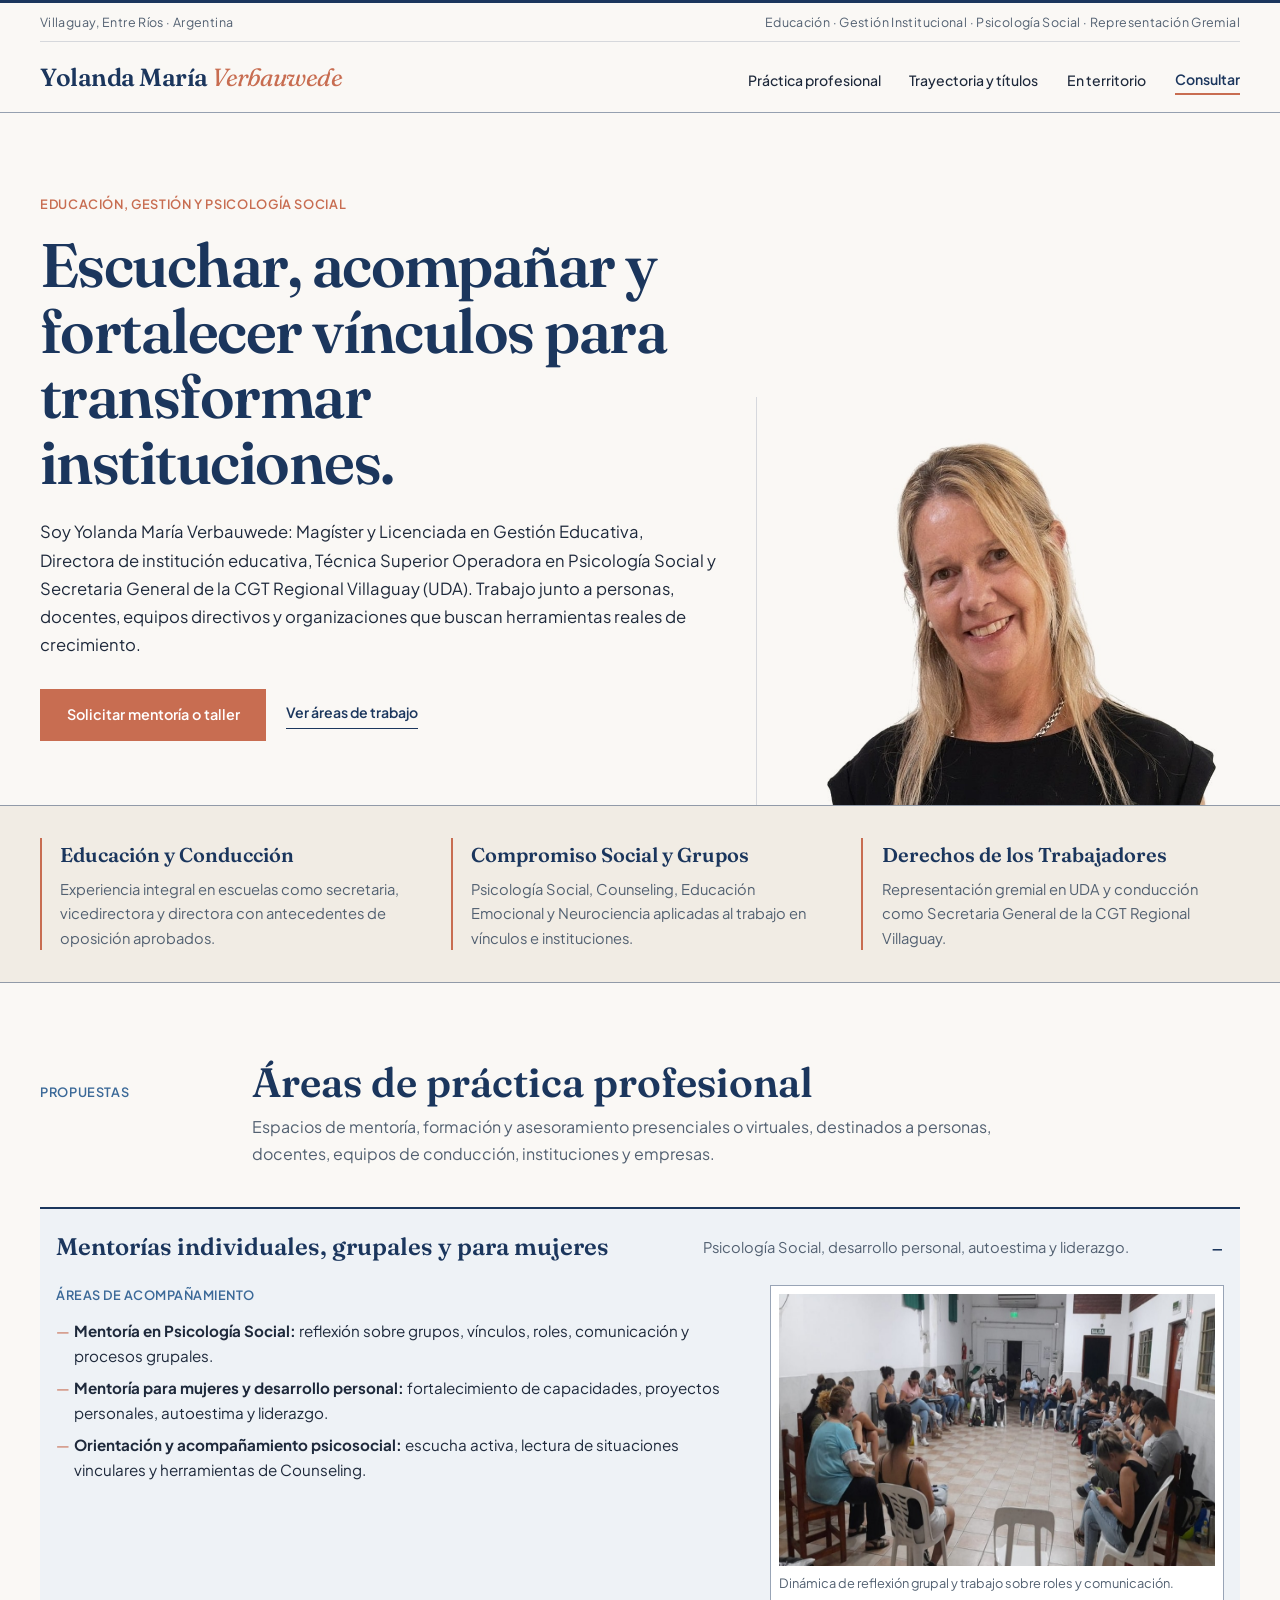
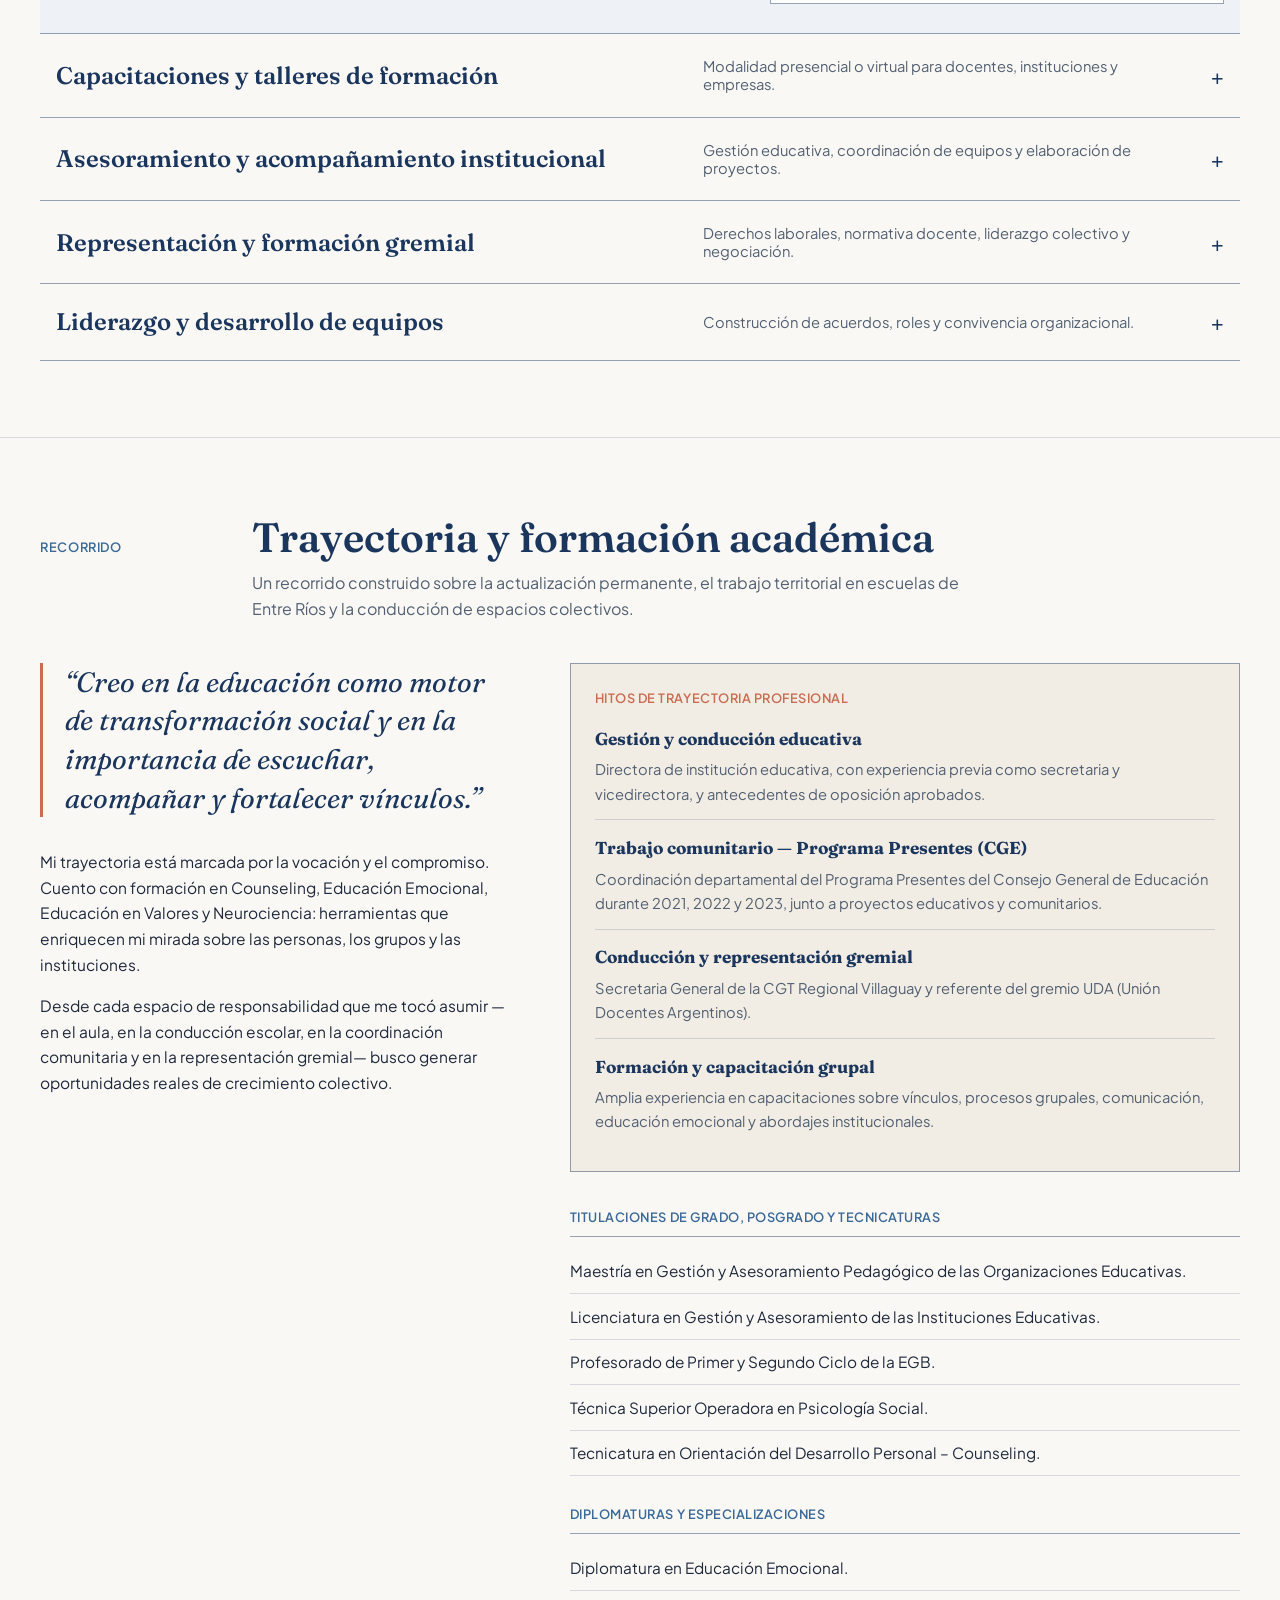
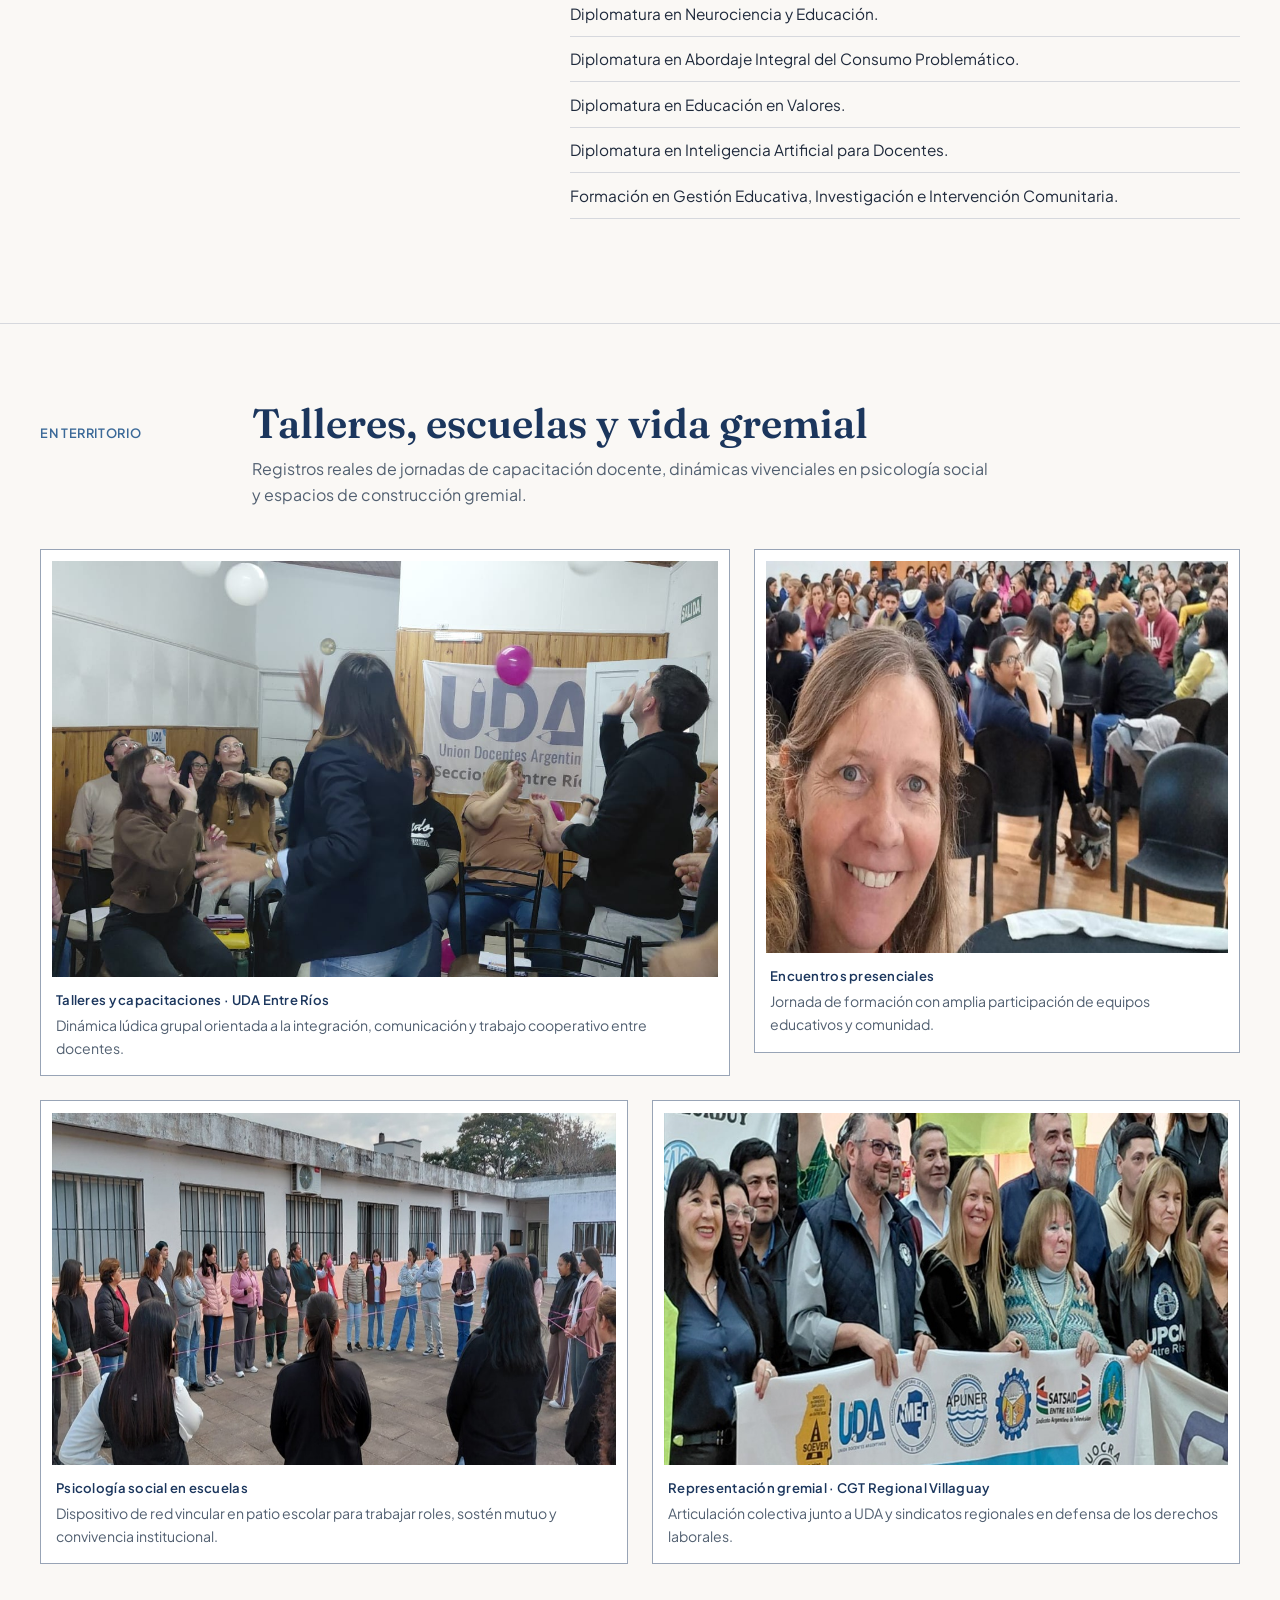
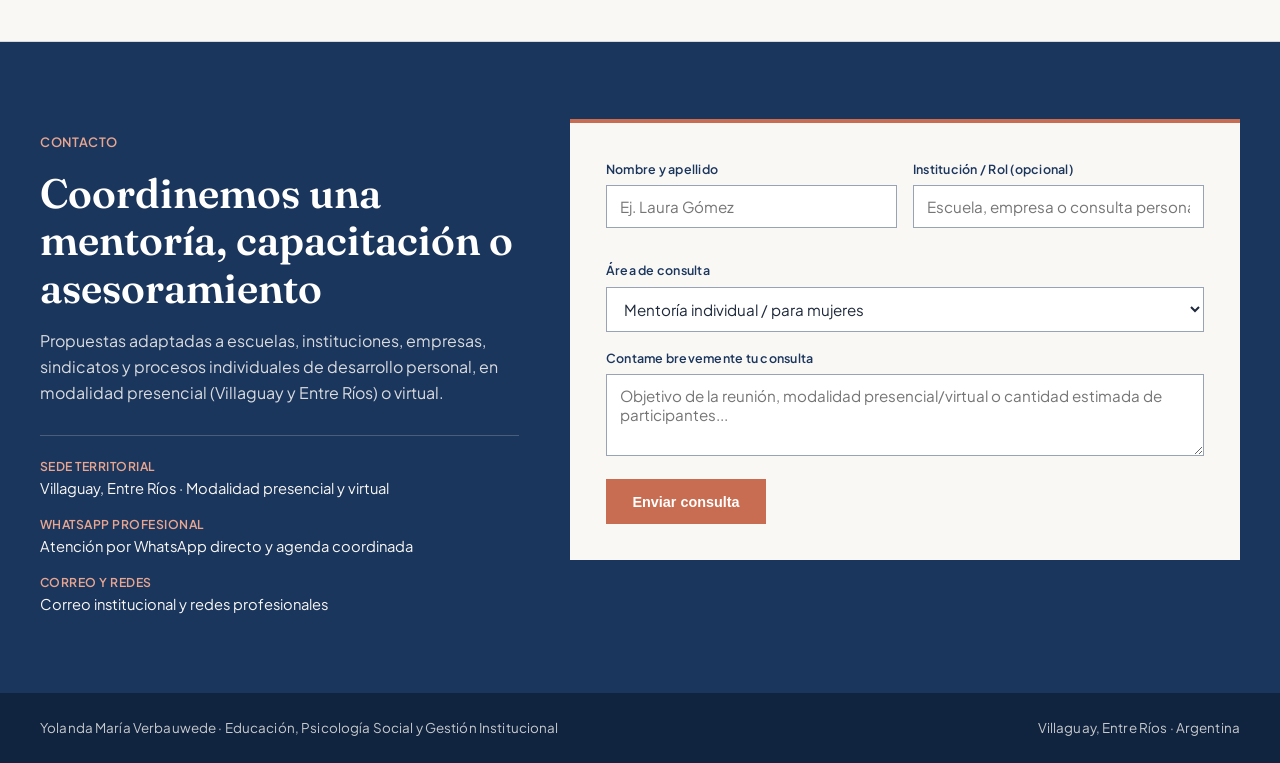
==== commit febf4da2: "Depurar numeracion excesiva y tics de plantilla en las 5 propuestas" ====
--- a/variante-a.html
+++ b/variante-a.html
@@ -89,10 +89,9 @@
       align-items: center;
       padding: 0.55rem 0;
       border-bottom: 1px solid var(--rule);
-      font-family: var(--font-mono);
-      font-size: 0.72rem;
-      letter-spacing: 0.08em;
-      text-transform: uppercase;
+      font-family: var(--font-sans);
+      font-size: 0.78rem;
+      letter-spacing: 0.03em;
       color: var(--ink-muted);
     }
 
@@ -153,8 +152,9 @@
       border: 1px solid var(--rule-strong);
       color: var(--navy);
       padding: 0.35rem 0.7rem;
-      font-family: var(--font-mono);
-      font-size: 0.75rem;
+      font-family: var(--font-sans);
+      font-size: 0.82rem;
+      font-weight: 600;
       text-transform: uppercase;
       cursor: pointer;
     }
@@ -166,27 +166,10 @@
 
     .hero-folio {
       display: grid;
-      grid-template-columns: 34px minmax(0, 7fr) minmax(0, 5fr);
+      grid-template-columns: minmax(0, 7fr) minmax(0, 5fr);
       gap: clamp(1.5rem, 3vw, 3rem);
       align-items: end;
       padding-bottom: 0;
-    }
-
-    .marginal-note {
-      writing-mode: vertical-rl;
-      transform: rotate(180deg);
-      font-family: var(--font-mono);
-      font-size: 0.72rem;
-      letter-spacing: 0.14em;
-      text-transform: uppercase;
-      color: var(--slate-blue);
-      border-left: 1px solid var(--rule);
-      padding-left: 0.6rem;
-      margin-bottom: clamp(2.5rem, 5vw, 4rem);
-      justify-self: start;
-      align-self: stretch;
-      display: flex;
-      align-items: flex-end;
     }
 
     .hero-copy {
@@ -196,9 +179,10 @@
     }
 
     .kicker {
-      font-family: var(--font-mono);
-      font-size: 0.76rem;
-      letter-spacing: 0.08em;
+      font-family: var(--font-sans);
+      font-size: 0.8rem;
+      font-weight: 600;
+      letter-spacing: 0.05em;
       text-transform: uppercase;
       color: var(--terracotta);
       margin-bottom: 1.1rem;
@@ -252,10 +236,9 @@
     }
 
     .btn-link-subtle {
-      font-family: var(--font-mono);
-      font-size: 0.8rem;
-      letter-spacing: 0.05em;
-      text-transform: uppercase;
+      font-family: var(--font-sans);
+      font-size: 0.88rem;
+      font-weight: 600;
       color: var(--navy);
       border-bottom: 1px solid var(--navy);
       padding-bottom: 3px;
@@ -277,22 +260,6 @@
       align-self: end;
     }
 
-    .portrait-meta-top {
-      display: flex;
-      justify-content: space-between;
-      align-items: baseline;
-      gap: 0.75rem;
-      font-family: var(--font-mono);
-      font-size: 0.72rem;
-      color: var(--ink-muted);
-      margin-bottom: 0.5rem;
-    }
-
-    .portrait-meta-top strong {
-      color: var(--navy);
-      font-weight: 500;
-    }
-
     .portrait-editorial img {
       width: 100%;
       max-width: 440px;
@@ -320,14 +287,6 @@
       padding-left: 1.15rem;
     }
 
-    .pillar-roman {
-      font-family: var(--font-display);
-      font-style: italic;
-      font-size: 1.1rem;
-      color: var(--terracotta);
-      margin-bottom: 0.2rem;
-    }
-
     .pillar-title {
       font-family: var(--font-display);
       font-size: 1.25rem;
@@ -357,9 +316,10 @@
     }
 
     .section-index {
-      font-family: var(--font-mono);
-      font-size: 0.76rem;
-      letter-spacing: 0.1em;
+      font-family: var(--font-sans);
+      font-size: 0.8rem;
+      font-weight: 600;
+      letter-spacing: 0.05em;
       text-transform: uppercase;
       color: var(--slate-blue);
     }
@@ -406,7 +366,7 @@
       text-align: left;
       padding: 1.45rem 1rem;
       display: grid;
-      grid-template-columns: 70px minmax(0, 1.4fr) minmax(0, 1fr) 44px;
+      grid-template-columns: minmax(0, 1.35fr) minmax(0, 1fr) 36px;
       gap: 1.25rem;
       align-items: center;
       cursor: pointer;
@@ -418,13 +378,6 @@
       color: var(--terracotta);
     }
 
-    .chapter-num {
-      font-family: var(--font-mono);
-      font-size: 0.9rem;
-      color: var(--terracotta);
-      font-weight: 500;
-    }
-
     .chapter-name {
       font-family: var(--font-display);
       font-size: clamp(1.2rem, 1.9vw, 1.5rem);
@@ -439,15 +392,15 @@
     }
 
     .chapter-toggle-sign {
-      font-family: var(--font-mono);
-      font-size: 1.25rem;
+      font-family: var(--font-sans);
+      font-size: 1.3rem;
       color: var(--navy);
       text-align: right;
     }
 
     .chapter-panel {
       display: none;
-      padding: 0 1rem 1.85rem calc(70px + 2.25rem);
+      padding: 0 1rem 1.85rem 1rem;
     }
 
     .chapter-row.is-open .chapter-panel {
@@ -458,9 +411,10 @@
     }
 
     .chapter-list-title {
-      font-family: var(--font-mono);
-      font-size: 0.74rem;
-      letter-spacing: 0.08em;
+      font-family: var(--font-sans);
+      font-size: 0.8rem;
+      font-weight: 600;
+      letter-spacing: 0.04em;
       text-transform: uppercase;
       color: var(--slate-blue);
       margin: 0 0 0.75rem;
@@ -503,8 +457,8 @@
 
     .chapter-figure figcaption {
       padding-top: 0.45rem;
-      font-family: var(--font-mono);
-      font-size: 0.72rem;
+      font-family: var(--font-sans);
+      font-size: 0.8rem;
       color: var(--ink-muted);
     }
 
@@ -546,9 +500,10 @@
     }
 
     .milestone-box h3 {
-      font-family: var(--font-mono);
-      font-size: 0.76rem;
-      letter-spacing: 0.09em;
+      font-family: var(--font-sans);
+      font-size: 0.8rem;
+      font-weight: 600;
+      letter-spacing: 0.04em;
       text-transform: uppercase;
       color: var(--terracotta);
       margin: 0 0 1rem;
@@ -583,9 +538,10 @@
     }
 
     .degrees-group h4 {
-      font-family: var(--font-mono);
-      font-size: 0.74rem;
-      letter-spacing: 0.08em;
+      font-family: var(--font-sans);
+      font-size: 0.8rem;
+      font-weight: 600;
+      letter-spacing: 0.04em;
       text-transform: uppercase;
       color: var(--slate-blue);
       border-bottom: 1px solid var(--rule-strong);
@@ -600,20 +556,11 @@
     }
 
     .degree-list li {
-      padding: 0.55rem 0;
-      border-bottom: 1px dashed var(--rule);
+      display: block;
+      padding: 0.6rem 0;
+      border-bottom: 1px solid var(--rule);
       font-size: 0.96rem;
       color: var(--ink);
-      display: flex;
-      gap: 0.75rem;
-      align-items: baseline;
-    }
-
-    .degree-list li span {
-      font-family: var(--font-mono);
-      font-size: 0.74rem;
-      color: var(--terracotta);
-      flex-shrink: 0;
     }
 
     /* Crónica de Territorio (Ensayo Fotográfico Asimétrico) */
@@ -644,10 +591,10 @@
 
     .photo-card figcaption strong {
       display: block;
-      font-family: var(--font-mono);
-      font-size: 0.72rem;
-      letter-spacing: 0.06em;
-      text-transform: uppercase;
+      font-family: var(--font-sans);
+      font-size: 0.82rem;
+      font-weight: 600;
+      letter-spacing: 0.02em;
       color: var(--navy);
       margin-bottom: 0.2rem;
     }
@@ -726,9 +673,10 @@
 
     .contact-meta div span {
       display: block;
-      font-family: var(--font-mono);
-      font-size: 0.7rem;
-      letter-spacing: 0.1em;
+      font-family: var(--font-sans);
+      font-size: 0.76rem;
+      font-weight: 600;
+      letter-spacing: 0.04em;
       text-transform: uppercase;
       color: #E8A690;
     }
@@ -754,10 +702,10 @@
 
     .field label {
       display: block;
-      font-family: var(--font-mono);
-      font-size: 0.72rem;
-      letter-spacing: 0.08em;
-      text-transform: uppercase;
+      font-family: var(--font-sans);
+      font-size: 0.78rem;
+      font-weight: 600;
+      letter-spacing: 0.02em;
       color: var(--navy);
       margin-bottom: 0.35rem;
     }
@@ -793,11 +741,11 @@
 
     .site-footer {
       background-color: var(--navy-deep);
-      color: rgba(250, 248, 245, 0.75);
+      color: rgba(250, 248, 245, 0.78);
       padding: 1.5rem 0;
-      font-family: var(--font-mono);
-      font-size: 0.74rem;
-      letter-spacing: 0.04em;
+      font-family: var(--font-sans);
+      font-size: 0.84rem;
+      letter-spacing: 0.01em;
     }
 
     .footer-inner {
@@ -814,15 +762,6 @@
       .hero-copy {
         padding-bottom: 1.5rem;
       }
-      .marginal-note {
-        writing-mode: horizontal-tb;
-        transform: none;
-        border-left: none;
-        border-bottom: 1px solid var(--rule);
-        padding-left: 0;
-        padding-bottom: 0.45rem;
-        margin-bottom: 0;
-      }
       .portrait-editorial {
         border-left: none;
         border-top: 1px solid var(--rule);
@@ -839,7 +778,7 @@
         position: static;
       }
       .chapter-trigger {
-        grid-template-columns: 50px minmax(0, 1fr) 30px;
+        grid-template-columns: minmax(0, 1fr) 30px;
       }
       .chapter-summary {
         display: none;
@@ -906,27 +845,21 @@
     <section class="hero-section">
       <div class="container">
         <div class="hero-folio">
-          <div class="marginal-note">§ 01 — Presentación</div>
-
           <div class="hero-copy">
-            <p class="kicker">Educación, gestión y psicología social aplicada</p>
+            <p class="kicker">Educación, gestión y psicología social</p>
             <h1 class="hero-title">
-              Escuchar, acompañar y fortalecer <em>vínculos</em> para transformar instituciones.
+              Escuchar, acompañar y fortalecer vínculos para transformar instituciones.
             </h1>
             <p class="hero-lead">
               Soy Yolanda María Verbauwede: Magíster y Licenciada en Gestión Educativa, Directora de institución educativa, Técnica Superior Operadora en Psicología Social y Secretaria General de la CGT Regional Villaguay (UDA). Trabajo junto a personas, docentes, equipos directivos y organizaciones que buscan herramientas reales de crecimiento.
             </p>
             <div class="hero-actions">
               <a href="#contacto" class="btn-editorial">Solicitar mentoría o taller</a>
-              <a href="#practica" class="btn-link-subtle">Explorar índice de servicios</a>
+              <a href="#practica" class="btn-link-subtle">Ver áreas de trabajo</a>
             </div>
           </div>
 
           <div class="portrait-editorial">
-            <div class="portrait-meta-top">
-              <strong>Yolanda M. Verbauwede</strong>
-              <span>Villaguay · Entre Ríos</span>
-            </div>
             <img src="assets/retrato-papel.jpg" alt="Retrato profesional de Yolanda María Verbauwede" />
           </div>
         </div>
@@ -936,17 +869,14 @@
         <div class="container">
           <div class="pillars-grid">
             <article class="pillar-item">
-              <div class="pillar-roman">Pilar I</div>
               <h2 class="pillar-title">Educación y Conducción</h2>
               <p class="pillar-text">Experiencia integral en escuelas como secretaria, vicedirectora y directora con antecedentes de oposición aprobados.</p>
             </article>
             <article class="pillar-item">
-              <div class="pillar-roman">Pilar II</div>
               <h2 class="pillar-title">Compromiso Social y Grupos</h2>
               <p class="pillar-text">Psicología Social, Counseling, Educación Emocional y Neurociencia aplicadas al trabajo en vínculos e instituciones.</p>
             </article>
             <article class="pillar-item">
-              <div class="pillar-roman">Pilar III</div>
               <h2 class="pillar-title">Derechos de los Trabajadores</h2>
               <p class="pillar-text">Representación gremial en UDA y conducción como Secretaria General de la CGT Regional Villaguay.</p>
             </article>
@@ -955,15 +885,15 @@
       </div>
     </section>
 
-    <!-- Servicios como Índice Interactivo -->
+    <!-- Servicios -->
     <section id="practica" class="section-block">
       <div class="container">
         <div class="section-header">
-          <div class="section-index">§ 02 — Servicios</div>
+          <div class="section-index">Propuestas</div>
           <div>
-            <h2 class="section-title">Índice de <em>práctica profesional</em></h2>
+            <h2 class="section-title">Áreas de práctica profesional</h2>
             <p class="section-intro">
-              Espacios de mentoría, formación y asesoramiento presenciales o virtuales, destinados a personas, docentes, equipos de conducción, instituciones y empresas. Seleccioná cada capítulo para ver su temario completo.
+              Espacios de mentoría, formación y asesoramiento presenciales o virtuales, destinados a personas, docentes, equipos de conducción, instituciones y empresas.
             </p>
           </div>
         </div>
@@ -971,7 +901,6 @@
         <div class="practice-index" id="practiceIndex">
           <div class="chapter-row is-open">
             <button class="chapter-trigger" type="button" aria-expanded="true">
-              <span class="chapter-num">01</span>
               <span class="chapter-name">Mentorías individuales, grupales y para mujeres</span>
               <span class="chapter-summary">Psicología Social, desarrollo personal, autoestima y liderazgo.</span>
               <span class="chapter-toggle-sign">−</span>
@@ -994,7 +923,6 @@
 
           <div class="chapter-row">
             <button class="chapter-trigger" type="button" aria-expanded="false">
-              <span class="chapter-num">02</span>
               <span class="chapter-name">Capacitaciones y talleres de formación</span>
               <span class="chapter-summary">Modalidad presencial o virtual para docentes, instituciones y empresas.</span>
               <span class="chapter-toggle-sign">+</span>
@@ -1022,7 +950,6 @@
 
           <div class="chapter-row">
             <button class="chapter-trigger" type="button" aria-expanded="false">
-              <span class="chapter-num">03</span>
               <span class="chapter-name">Asesoramiento y acompañamiento institucional</span>
               <span class="chapter-summary">Gestión educativa, coordinación de equipos y elaboración de proyectos.</span>
               <span class="chapter-toggle-sign">+</span>
@@ -1047,7 +974,6 @@
 
           <div class="chapter-row">
             <button class="chapter-trigger" type="button" aria-expanded="false">
-              <span class="chapter-num">04</span>
               <span class="chapter-name">Representación y formación gremial</span>
               <span class="chapter-summary">Derechos laborales, normativa docente, liderazgo colectivo y negociación.</span>
               <span class="chapter-toggle-sign">+</span>
@@ -1072,7 +998,6 @@
 
           <div class="chapter-row">
             <button class="chapter-trigger" type="button" aria-expanded="false">
-              <span class="chapter-num">05</span>
               <span class="chapter-name">Liderazgo y desarrollo de equipos</span>
               <span class="chapter-summary">Construcción de acuerdos, roles y convivencia organizacional.</span>
               <span class="chapter-toggle-sign">+</span>
@@ -1100,9 +1025,9 @@
     <section id="trayectoria" class="section-block">
       <div class="container">
         <div class="section-header">
-          <div class="section-index">§ 03 — Currículum</div>
+          <div class="section-index">Recorrido</div>
           <div>
-            <h2 class="section-title">Trayectoria y <em>formación académica</em></h2>
+            <h2 class="section-title">Trayectoria y formación académica</h2>
             <p class="section-intro">
               Un recorrido construido sobre la actualización permanente, el trabajo territorial en escuelas de Entre Ríos y la conducción de espacios colectivos.
             </p>
@@ -1147,25 +1072,25 @@
 
             <div class="degrees-group">
               <h4>Titulaciones de grado, posgrado y tecnicaturas</h4>
-              <ol class="degree-list">
-                <li><span>01</span> Maestría en Gestión y Asesoramiento Pedagógico de las Organizaciones Educativas.</li>
-                <li><span>02</span> Licenciatura en Gestión y Asesoramiento de las Instituciones Educativas.</li>
-                <li><span>03</span> Profesorado de Primer y Segundo Ciclo de la EGB.</li>
-                <li><span>04</span> Técnica Superior Operadora en Psicología Social.</li>
-                <li><span>05</span> Tecnicatura en Orientación del Desarrollo Personal – Counseling.</li>
-              </ol>
+              <ul class="degree-list">
+                <li>Maestría en Gestión y Asesoramiento Pedagógico de las Organizaciones Educativas.</li>
+                <li>Licenciatura en Gestión y Asesoramiento de las Instituciones Educativas.</li>
+                <li>Profesorado de Primer y Segundo Ciclo de la EGB.</li>
+                <li>Técnica Superior Operadora en Psicología Social.</li>
+                <li>Tecnicatura en Orientación del Desarrollo Personal – Counseling.</li>
+              </ul>
             </div>
 
             <div class="degrees-group">
               <h4>Diplomaturas y especializaciones</h4>
-              <ol class="degree-list">
-                <li><span>06</span> Diplomatura en Educación Emocional.</li>
-                <li><span>07</span> Diplomatura en Neurociencia y Educación.</li>
-                <li><span>08</span> Diplomatura en Abordaje Integral del Consumo Problemático.</li>
-                <li><span>09</span> Diplomatura en Educación en Valores.</li>
-                <li><span>10</span> Diplomatura en Inteligencia Artificial para Docentes.</li>
-                <li><span>11</span> Formación en Gestión Educativa, Investigación e Intervención Comunitaria.</li>
-              </ol>
+              <ul class="degree-list">
+                <li>Diplomatura en Educación Emocional.</li>
+                <li>Diplomatura en Neurociencia y Educación.</li>
+                <li>Diplomatura en Abordaje Integral del Consumo Problemático.</li>
+                <li>Diplomatura en Educación en Valores.</li>
+                <li>Diplomatura en Inteligencia Artificial para Docentes.</li>
+                <li>Formación en Gestión Educativa, Investigación e Intervención Comunitaria.</li>
+              </ul>
             </div>
           </div>
         </div>
@@ -1176,9 +1101,9 @@
     <section id="territorio" class="section-block">
       <div class="container">
         <div class="section-header">
-          <div class="section-index">§ 04 — Territorio</div>
+          <div class="section-index">En territorio</div>
           <div>
-            <h2 class="section-title">Crónica de <em>talleres, escuelas y representación</em></h2>
+            <h2 class="section-title">Talleres, escuelas y vida gremial</h2>
             <p class="section-intro">
               Registros reales de jornadas de capacitación docente, dinámicas vivenciales en psicología social y espacios de construcción gremial.
             </p>
@@ -1226,8 +1151,8 @@
       <div class="container">
         <div class="contact-grid">
           <div>
-            <p class="kicker" style="color: #E8A690;">§ 05 — Contacto directo</p>
-            <h2 class="contact-title">Coordinemos una <em>mentoría, capacitación o asesoramiento</em></h2>
+            <p class="kicker" style="color: #E8A690;">Contacto</p>
+            <h2 class="contact-title">Coordinemos una mentoría, capacitación o asesoramiento</h2>
             <p style="color: rgba(250, 248, 245, 0.85); max-width: 48ch;">
               Propuestas adaptadas a escuelas, instituciones, empresas, sindicatos y procesos individuales de desarrollo personal, en modalidad presencial (Villaguay y Entre Ríos) o virtual.
             </p>
@@ -1261,7 +1186,7 @@
             </div>
 
             <div class="field">
-              <label for="cTopic">Eje de interés</label>
+              <label for="cTopic">Área de consulta</label>
               <select id="cTopic" name="topic">
                 <option value="Mentoría individual o para mujeres">Mentoría individual / para mujeres</option>
                 <option value="Mentoría en Psicología Social">Mentoría en Psicología Social</option>
@@ -1276,7 +1201,7 @@
               <textarea id="cMsg" name="msg" rows="3" required placeholder="Objetivo de la reunión, modalidad presencial/virtual o cantidad estimada de participantes..."></textarea>
             </div>
 
-            <button type="submit" class="btn-editorial">Preparar consulta</button>
+            <button type="submit" class="btn-editorial">Enviar consulta</button>
             <div class="form-feedback" id="formFeedback"></div>
           </form>
         </div>
